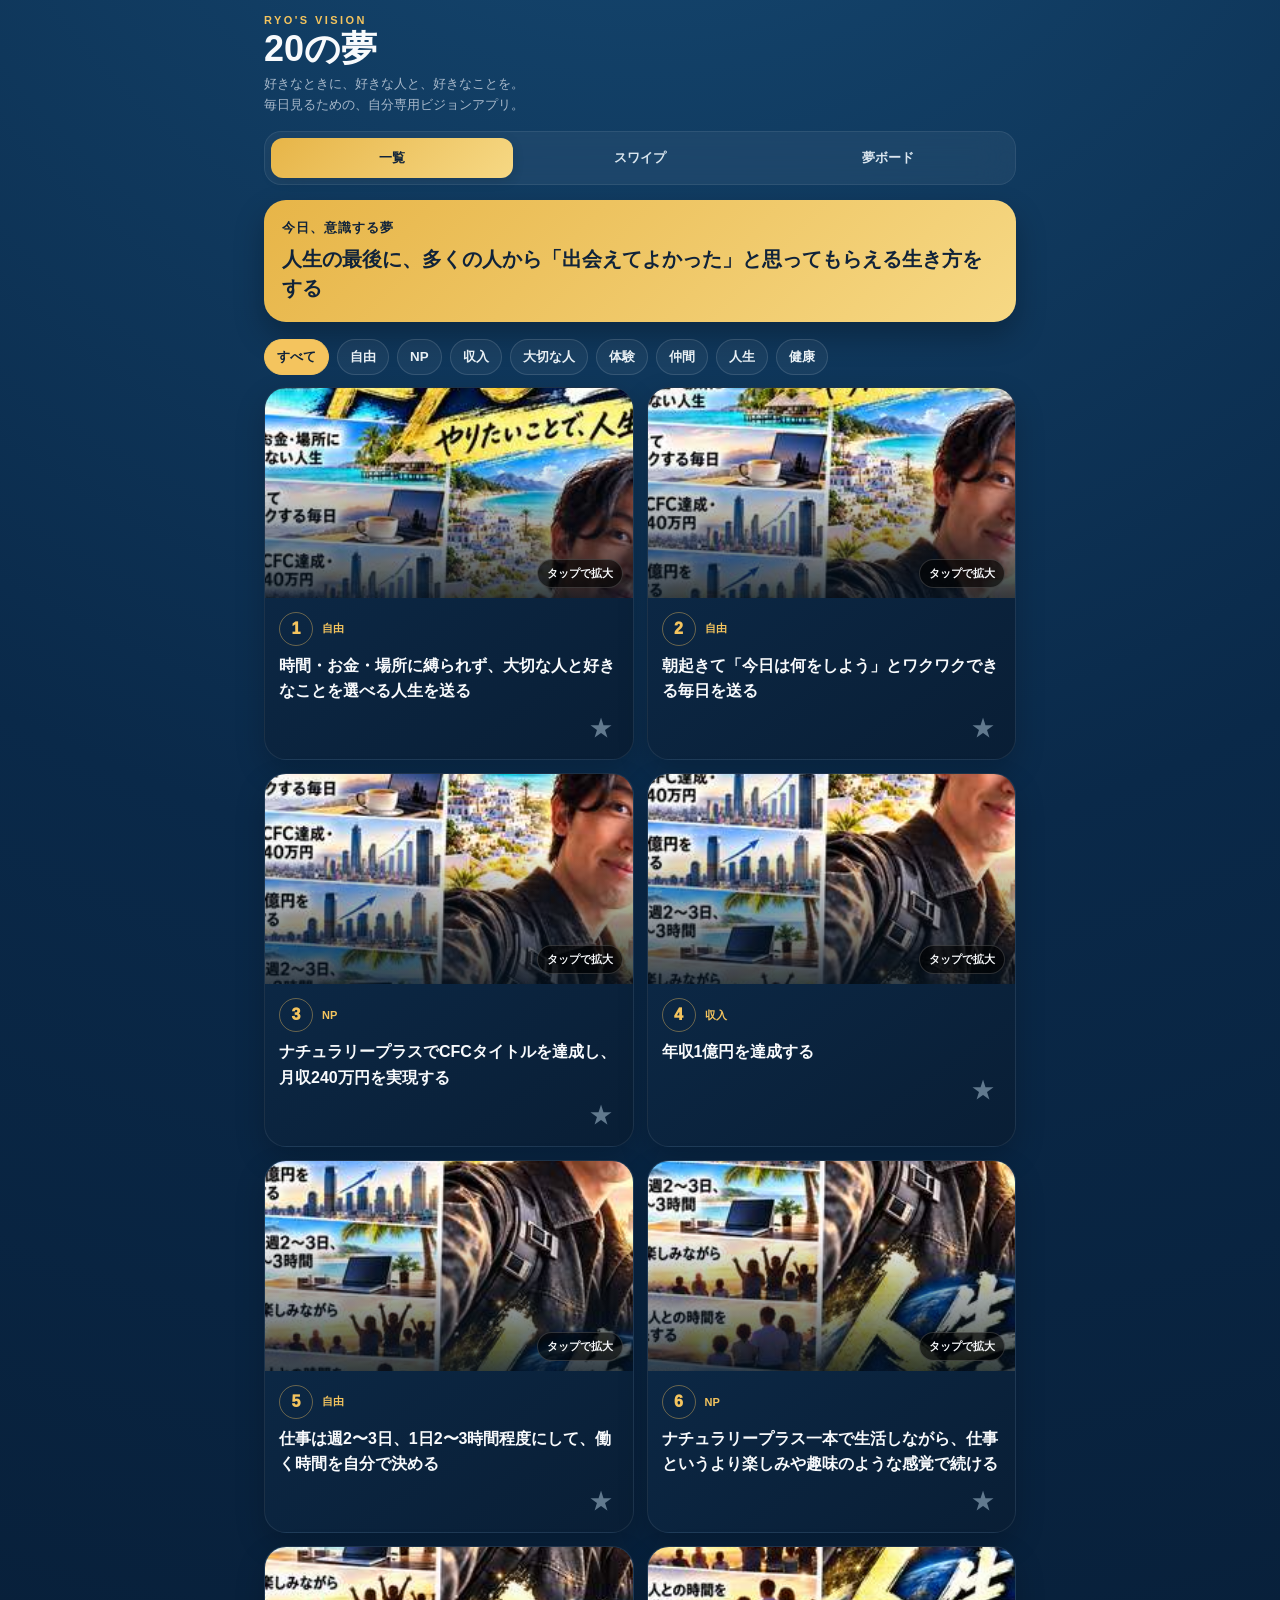
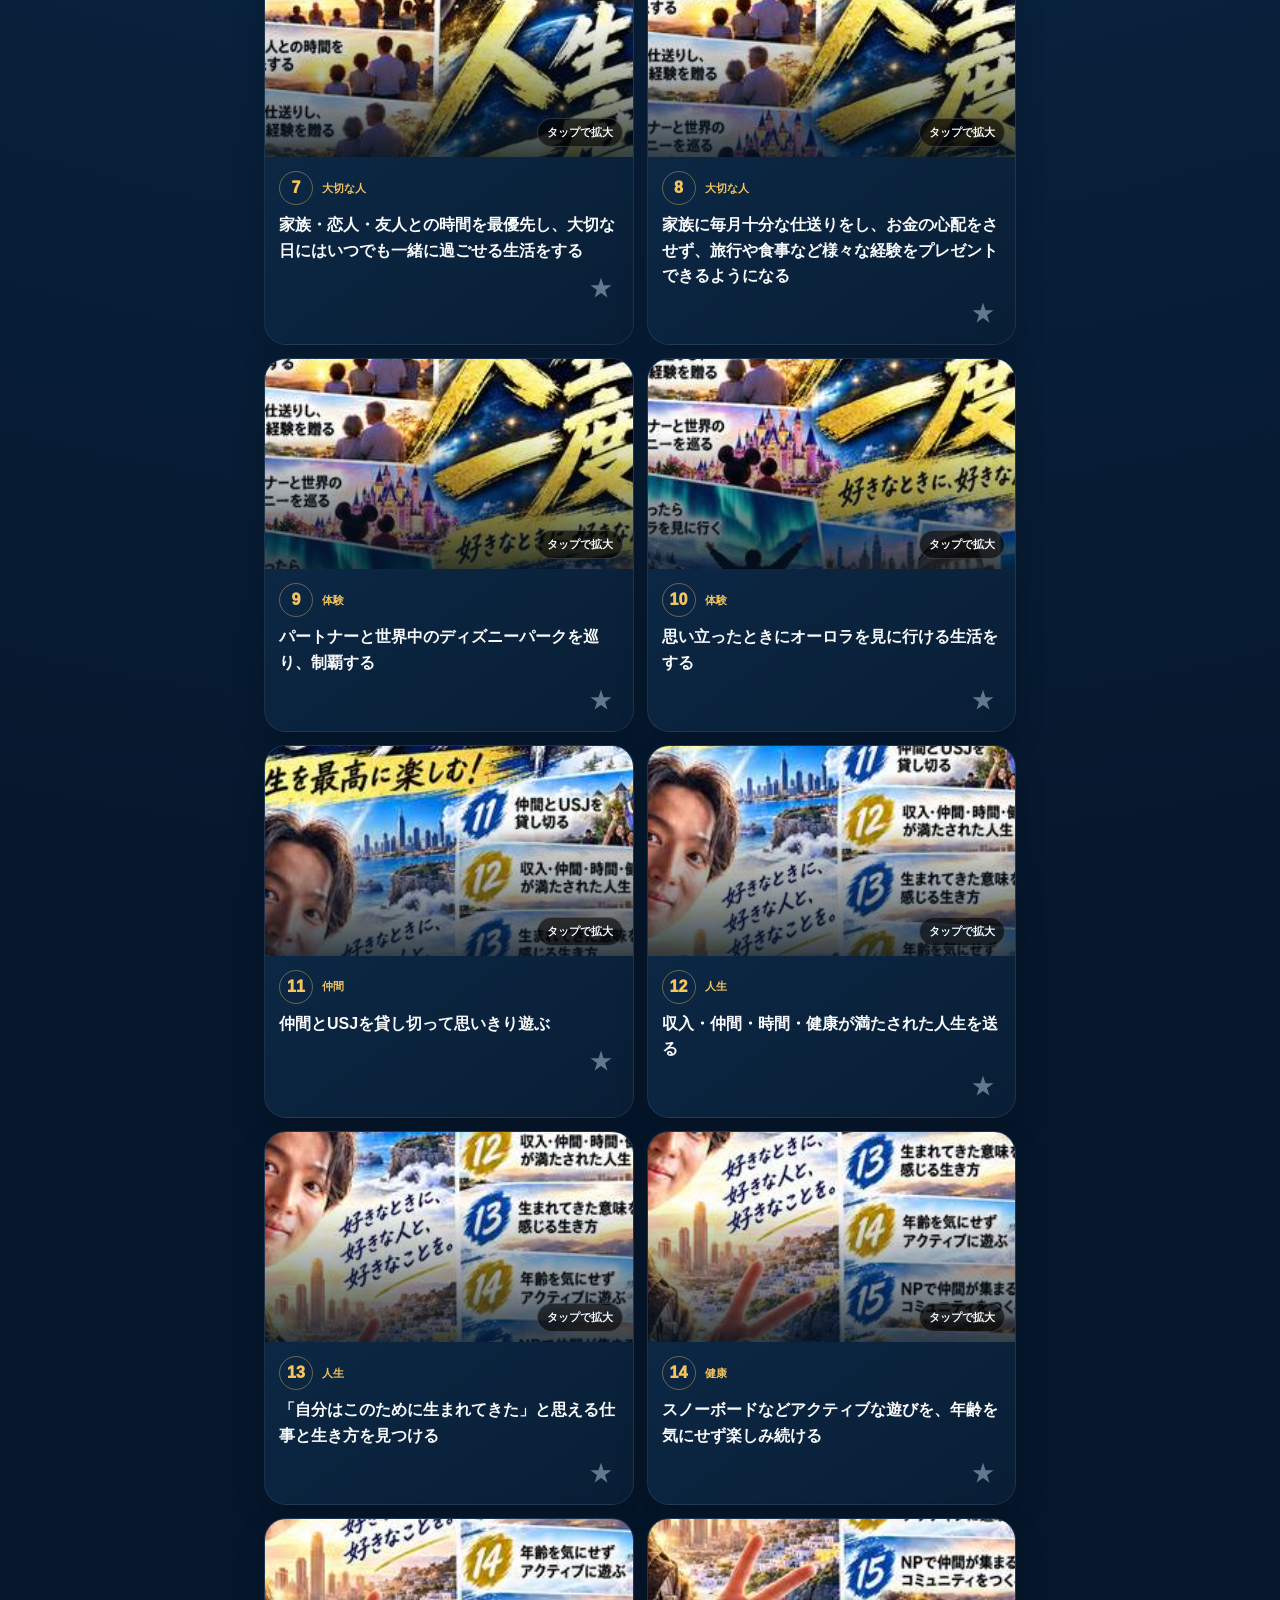
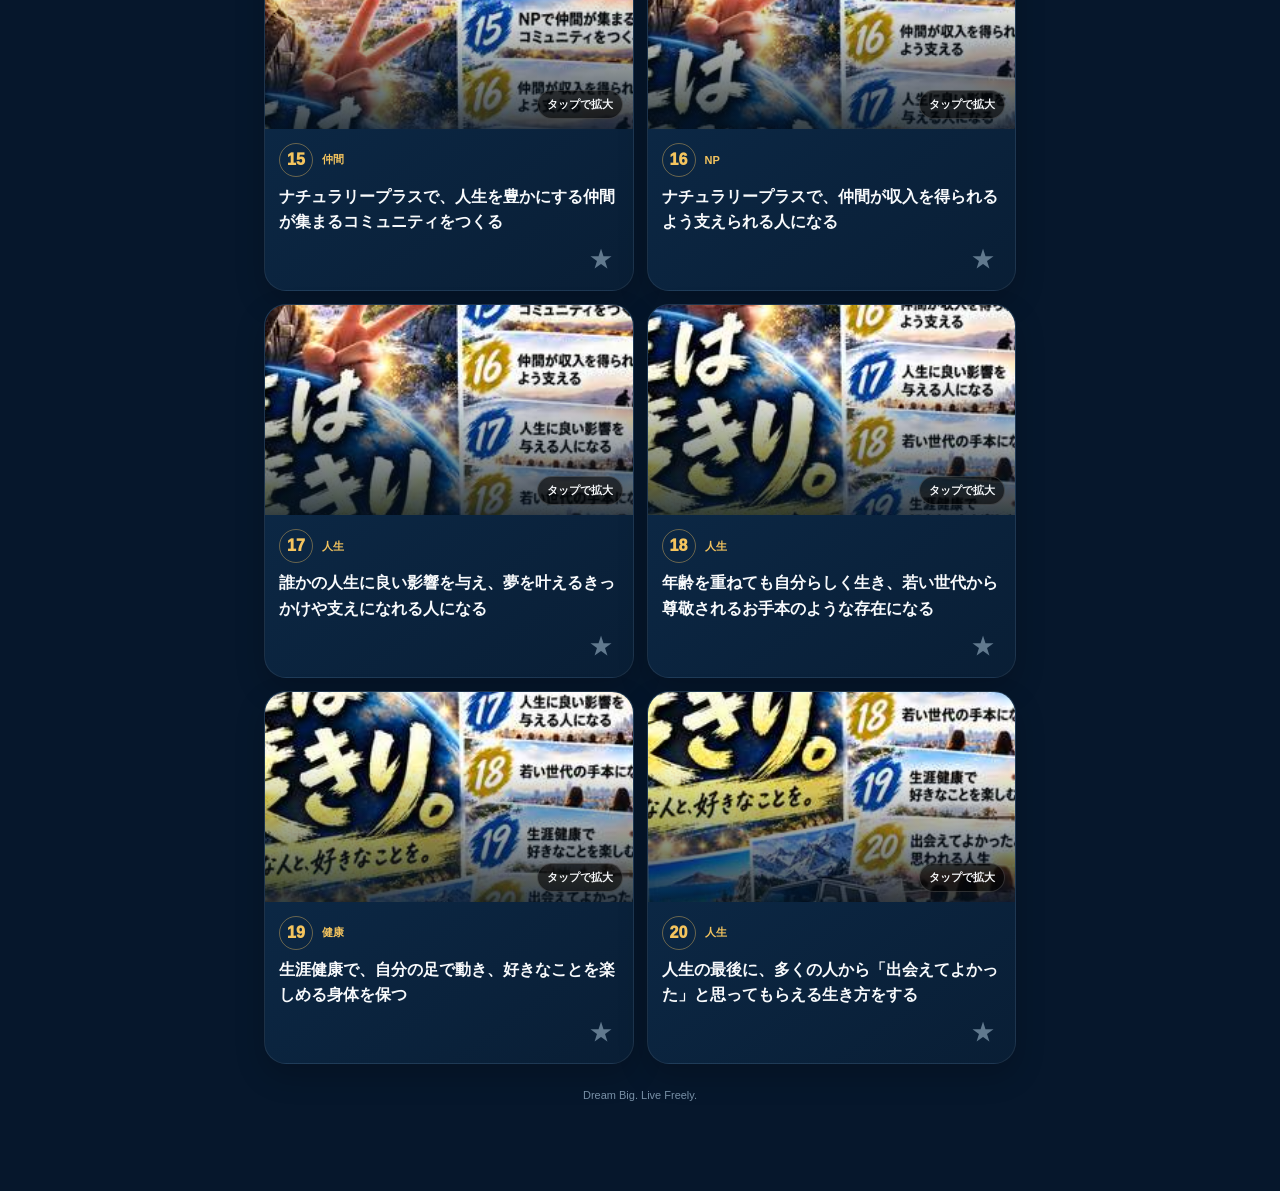
==== index.html @ 5d8485d7 "Add RYO dream vision web app" ====
<!doctype html><html lang="ja"><head><meta charset="utf-8"><meta name="viewport" content="width=device-width,initial-scale=1,viewport-fit=cover"><meta name="theme-color" content="#06172c"><meta name="apple-mobile-web-app-capable" content="yes"><meta name="apple-mobile-web-app-status-bar-style" content="black-translucent"><meta name="apple-mobile-web-app-title" content="RYO夢20"><title>RYO 20の夢</title><style>
:root{--gold:#f4c45e;--text:#f8fafc;--muted:#a7b8ca;--card:#0b2744;--board:url('[data-uri]')}*{box-sizing:border-box;-webkit-tap-highlight-color:transparent}html,body{margin:0;min-height:100%;background:#06172c;color:var(--text);font-family:-apple-system,BlinkMacSystemFont,"Hiragino Sans","Yu Gothic",sans-serif}body{background:radial-gradient(circle at 50% -10%,#174d78 0,#0a2949 27%,#06172c 62%);min-height:100vh}.wrap{max-width:780px;margin:auto;padding:calc(env(safe-area-inset-top) + 14px) 14px calc(90px + env(safe-area-inset-bottom))}.kicker{font-size:11px;letter-spacing:.22em;color:var(--gold);font-weight:900}h1{font-size:36px;margin:4px 0 5px;line-height:1.05}.sub{font-size:13px;color:var(--muted);line-height:1.65;margin-bottom:15px}.tabs{display:grid;grid-template-columns:repeat(3,1fr);gap:6px;background:#ffffff0d;border:1px solid #ffffff14;border-radius:17px;padding:6px;position:sticky;top:8px;z-index:30;backdrop-filter:blur(18px);margin-bottom:15px}.tab{border:0;background:transparent;color:#dbe6ef;border-radius:12px;padding:11px 4px;font-weight:850;font-size:13px}.tab.active{background:linear-gradient(135deg,#e7b548,#f6d884);color:#10233a;box-shadow:0 3px 12px #0002}.view{display:none}.view.active{display:block}.today{margin:5px 0 16px;background:linear-gradient(135deg,#e7b548,#f6d884);color:#10233a;border-radius:22px;padding:18px;box-shadow:0 14px 30px #0004}.today small{font-weight:900;letter-spacing:.07em}.today p{font-size:20px;font-weight:900;line-height:1.48;margin:8px 0 0}.filters{display:flex;gap:8px;overflow:auto;padding:1px 0 12px;scrollbar-width:none}.filters::-webkit-scrollbar{display:none}.filter{border:1px solid #ffffff20;background:#ffffff0c;color:#e9f0f5;border-radius:999px;padding:8px 12px;white-space:nowrap;font-weight:750}.filter.active{background:var(--gold);color:#10233a;border-color:var(--gold)}.grid{display:grid;gap:13px}.card{border:1px solid #ffffff14;border-radius:22px;overflow:hidden;background:linear-gradient(145deg,#0d2c4c,#091e35);box-shadow:0 12px 30px #0003}.visual{height:188px;background-image:linear-gradient(180deg,#0000 35%,#03111ecc 100%),var(--board);background-size:250% auto;background-repeat:no-repeat;position:relative;cursor:pointer}.visual::after{content:'タップで拡大';position:absolute;right:10px;bottom:10px;background:#0009;border:1px solid #ffffff2a;border-radius:999px;padding:6px 9px;font-size:11px;font-weight:850}.cardbody{padding:14px}.meta{display:flex;align-items:center;gap:9px;margin-bottom:7px}.num{width:34px;height:34px;border-radius:50%;display:grid;place-items:center;border:1px solid #f4c45f66;color:var(--gold);font-weight:950}.cat{font-size:11px;color:var(--gold);font-weight:900}.txt{font-size:16px;line-height:1.58;font-weight:750}.actions{display:flex;justify-content:flex-end;margin-top:8px}.star{border:0;background:transparent;color:#61798e;font-size:24px}.star.on{color:var(--gold)}.swipe-card{height:min(67vh,620px);min-height:520px;border:1px solid #ffffff18;border-radius:27px;overflow:hidden;position:relative;box-shadow:0 18px 42px #0005;background:#091d34;touch-action:pan-y;user-select:none}.swipe-photo{position:absolute;inset:0;background-image:var(--board);background-repeat:no-repeat;background-size:230% auto;transform:scale(1.02);transition:background-position .25s ease}.swipe-shade{position:absolute;inset:0;background:linear-gradient(180deg,#00000005 15%,#00000018 40%,#06172cd9 68%,#06172c 100%)}.swipe-content{position:absolute;left:0;right:0;bottom:0;padding:23px 20px 22px}.swipe-head{display:flex;align-items:center;justify-content:space-between;margin-bottom:10px}.badge{display:flex;align-items:center;gap:9px}.swipe-num{width:40px;height:40px;border-radius:50%;background:var(--gold);color:#10233a;display:grid;place-items:center;font-weight:950}.swipe-cat{font-size:12px;color:#f7d783;font-weight:900}.counter{font-size:12px;color:#cbd9e5;font-weight:800}.swipe-title{font-size:23px;line-height:1.5;font-weight:950;text-shadow:0 2px 10px #0009}.nav{display:grid;grid-template-columns:48px 1fr 48px;gap:10px;align-items:center;margin-top:13px}.arrow{width:46px;height:46px;border-radius:50%;border:1px solid #ffffff20;background:#ffffff0e;color:white;font-size:25px}.dots{display:flex;justify-content:center;gap:4px;flex-wrap:wrap;max-width:240px;margin:auto}.dot{width:6px;height:6px;border-radius:50%;background:#63798e}.dot.active{width:20px;border-radius:8px;background:var(--gold)}.hint{text-align:center;color:#879db1;font-size:12px;margin-top:9px}.board{background:linear-gradient(145deg,#0d2c4c,#091e35);border:1px solid #ffffff14;border-radius:24px;padding:10px;box-shadow:0 14px 34px #0004}.board img{width:100%;display:block;border-radius:16px;cursor:pointer}.boardnote{color:var(--muted);font-size:13px;line-height:1.6;padding:10px 2px 2px}.modal{position:fixed;inset:0;display:none;align-items:center;justify-content:center;background:#000e;padding:14px;z-index:100}.modal.open{display:flex}.modalbox{position:relative;max-width:98vw;max-height:92vh;overflow:auto}.modal img{max-width:96vw;max-height:90vh;display:block;border-radius:14px}.close{position:fixed;top:calc(12px + env(safe-area-inset-top));right:12px;width:42px;height:42px;border:0;border-radius:50%;background:white;color:#111;font-size:24px;font-weight:900;z-index:110}.footer{text-align:center;color:#7890a6;font-size:11px;padding-top:25px}@media(min-width:650px){.grid{grid-template-columns:1fr 1fr}.visual{height:210px}}
</style></head><body><div class="wrap"><div class="kicker">RYO'S VISION</div><h1>20の夢</h1><div class="sub">好きなときに、好きな人と、好きなことを。<br>毎日見るための、自分専用ビジョンアプリ。</div><div class="tabs"><button class="tab active" data-v="list">一覧</button><button class="tab" data-v="swipe">スワイプ</button><button class="tab" data-v="board">夢ボード</button></div><section class="view active" id="list"><div class="today"><small>今日、意識する夢</small><p id="today"></p></div><div class="filters" id="filters"></div><div class="grid" id="grid"></div></section><section class="view" id="swipe"><div class="swipe-card" id="swipeCard"><div class="swipe-photo" id="swipePhoto"></div><div class="swipe-shade"></div><div class="swipe-content"><div class="swipe-head"><div class="badge"><div class="swipe-num" id="snum"></div><div class="swipe-cat" id="scat"></div></div><div class="counter" id="count"></div></div><div class="swipe-title" id="stitle"></div></div></div><div class="nav"><button class="arrow" id="prev">‹</button><div class="dots" id="dots"></div><button class="arrow" id="next">›</button></div><div class="hint">左右にスワイプして夢をめくる</div></section><section class="view" id="board"><div class="board"><img src="[data-uri]" id="boardImg" alt="RYO 20の夢ボード"><div class="boardnote">20個を一気に眺めたい時はこちら。画像をタップすると大きく表示できます。</div></div></section><div class="footer">Dream Big. Live Freely.</div></div><div class="modal" id="modal"><button class="close" id="close">×</button><div class="modalbox"><img src="[data-uri]" id="modalImg" alt="夢ボード"></div></div><script>
const dreams=[{"id": 1, "cat": "自由", "text": "時間・お金・場所に縛られず、大切な人と好きなことを選べる人生を送る", "x": 18, "y": 17}, {"id": 2, "cat": "自由", "text": "朝起きて「今日は何をしよう」とワクワクできる毎日を送る", "x": 18, "y": 25}, {"id": 3, "cat": "NP", "text": "ナチュラリープラスでCFCタイトルを達成し、月収240万円を実現する", "x": 18, "y": 33}, {"id": 4, "cat": "収入", "text": "年収1億円を達成する", "x": 18, "y": 41}, {"id": 5, "cat": "自由", "text": "仕事は週2〜3日、1日2〜3時間程度にして、働く時間を自分で決める", "x": 18, "y": 49}, {"id": 6, "cat": "NP", "text": "ナチュラリープラス一本で生活しながら、仕事というより楽しみや趣味のような感覚で続ける", "x": 18, "y": 57}, {"id": 7, "cat": "大切な人", "text": "家族・恋人・友人との時間を最優先し、大切な日にはいつでも一緒に過ごせる生活をする", "x": 18, "y": 65}, {"id": 8, "cat": "大切な人", "text": "家族に毎月十分な仕送りをし、お金の心配をさせず、旅行や食事など様々な経験をプレゼントできるようになる", "x": 18, "y": 73}, {"id": 9, "cat": "体験", "text": "パートナーと世界中のディズニーパークを巡り、制覇する", "x": 18, "y": 81}, {"id": 10, "cat": "体験", "text": "思い立ったときにオーロラを見に行ける生活をする", "x": 18, "y": 89}, {"id": 11, "cat": "仲間", "text": "仲間とUSJを貸し切って思いきり遊ぶ", "x": 82, "y": 17}, {"id": 12, "cat": "人生", "text": "収入・仲間・時間・健康が満たされた人生を送る", "x": 82, "y": 25}, {"id": 13, "cat": "人生", "text": "「自分はこのために生まれてきた」と思える仕事と生き方を見つける", "x": 82, "y": 33}, {"id": 14, "cat": "健康", "text": "スノーボードなどアクティブな遊びを、年齢を気にせず楽しみ続ける", "x": 82, "y": 41}, {"id": 15, "cat": "仲間", "text": "ナチュラリープラスで、人生を豊かにする仲間が集まるコミュニティをつくる", "x": 82, "y": 49}, {"id": 16, "cat": "NP", "text": "ナチュラリープラスで、仲間が収入を得られるよう支えられる人になる", "x": 82, "y": 57}, {"id": 17, "cat": "人生", "text": "誰かの人生に良い影響を与え、夢を叶えるきっかけや支えになれる人になる", "x": 82, "y": 65}, {"id": 18, "cat": "人生", "text": "年齢を重ねても自分らしく生き、若い世代から尊敬されるお手本のような存在になる", "x": 82, "y": 73}, {"id": 19, "cat": "健康", "text": "生涯健康で、自分の足で動き、好きなことを楽しめる身体を保つ", "x": 82, "y": 81}, {"id": 20, "cat": "人生", "text": "人生の最後に、多くの人から「出会えてよかった」と思ってもらえる生き方をする", "x": 82, "y": 89}];const $=s=>document.querySelector(s),$$=s=>[...document.querySelectorAll(s)];const favs=new Set(JSON.parse(localStorage.getItem('ryoFavs')||'[]'));let cat='すべて';let si=Math.max(0,Math.min(19,Number(localStorage.getItem('ryoDreamIndex')||0)));function cropStyle(d){return `background-position:${d.x}% ${d.y}%`}$$('.tab').forEach(b=>b.onclick=()=>{$$('.tab').forEach(x=>x.classList.toggle('active',x===b));$$('.view').forEach(x=>x.classList.toggle('active',x.id===b.dataset.v));localStorage.setItem('ryoView',b.dataset.v)});const saved=localStorage.getItem('ryoView');if(saved)$(`.tab[data-v="${saved}"]`)?.click();function filters(){const cats=['すべて',...new Set(dreams.map(d=>d.cat))];$('#filters').innerHTML='';cats.forEach(c=>{const b=document.createElement('button');b.className='filter'+(c===cat?' active':'');b.textContent=c;b.onclick=()=>{cat=c;filters();list()};$('#filters').appendChild(b)})}function list(){$('#grid').innerHTML='';dreams.forEach((d,i)=>{if(cat!=='すべて'&&d.cat!==cat)return;const el=document.createElement('article');el.className='card';el.innerHTML=`<div class="visual" style="${cropStyle(d)}"></div><div class="cardbody"><div class="meta"><div class="num">${d.id}</div><div class="cat">${d.cat}</div></div><div class="txt">${d.text}</div><div class="actions"><button class="star ${favs.has(i)?'on':''}">★</button></div></div>`;el.querySelector('.visual').onclick=()=>openBoard();el.querySelector('.star').onclick=()=>{favs.has(i)?favs.delete(i):favs.add(i);localStorage.setItem('ryoFavs',JSON.stringify([...favs]));list()};$('#grid').appendChild(el)})}function renderSwipe(){const d=dreams[si];$('#swipePhoto').style.cssText=cropStyle(d);$('#snum').textContent=d.id;$('#scat').textContent=d.cat;$('#stitle').textContent=d.text;$('#count').textContent=`${si+1} / 20`;$('#dots').innerHTML='';dreams.forEach((_,i)=>{const e=document.createElement('span');e.className='dot'+(i===si?' active':'');$('#dots').appendChild(e)});localStorage.setItem('ryoDreamIndex',si)}function go(n){si=(si+n+20)%20;renderSwipe()}$('#prev').onclick=()=>go(-1);$('#next').onclick=()=>go(1);let sx=0,dx=0;$('#swipeCard').addEventListener('touchstart',e=>{sx=e.touches[0].clientX;dx=0},{passive:true});$('#swipeCard').addEventListener('touchmove',e=>dx=e.touches[0].clientX-sx,{passive:true});$('#swipeCard').addEventListener('touchend',()=>{if(Math.abs(dx)>55)go(dx<0?1:-1)});function openBoard(){$('#modal').classList.add('open')}$('#boardImg').onclick=openBoard;$('#close').onclick=()=>$('#modal').classList.remove('open');$('#modal').onclick=e=>{if(e.target.id==='modal')$('#modal').classList.remove('open')};const now=new Date();$('#today').textContent=dreams[(now.getFullYear()*372+now.getMonth()*31+now.getDate())%20].text;filters();list();renderSwipe();
</script></body></html>
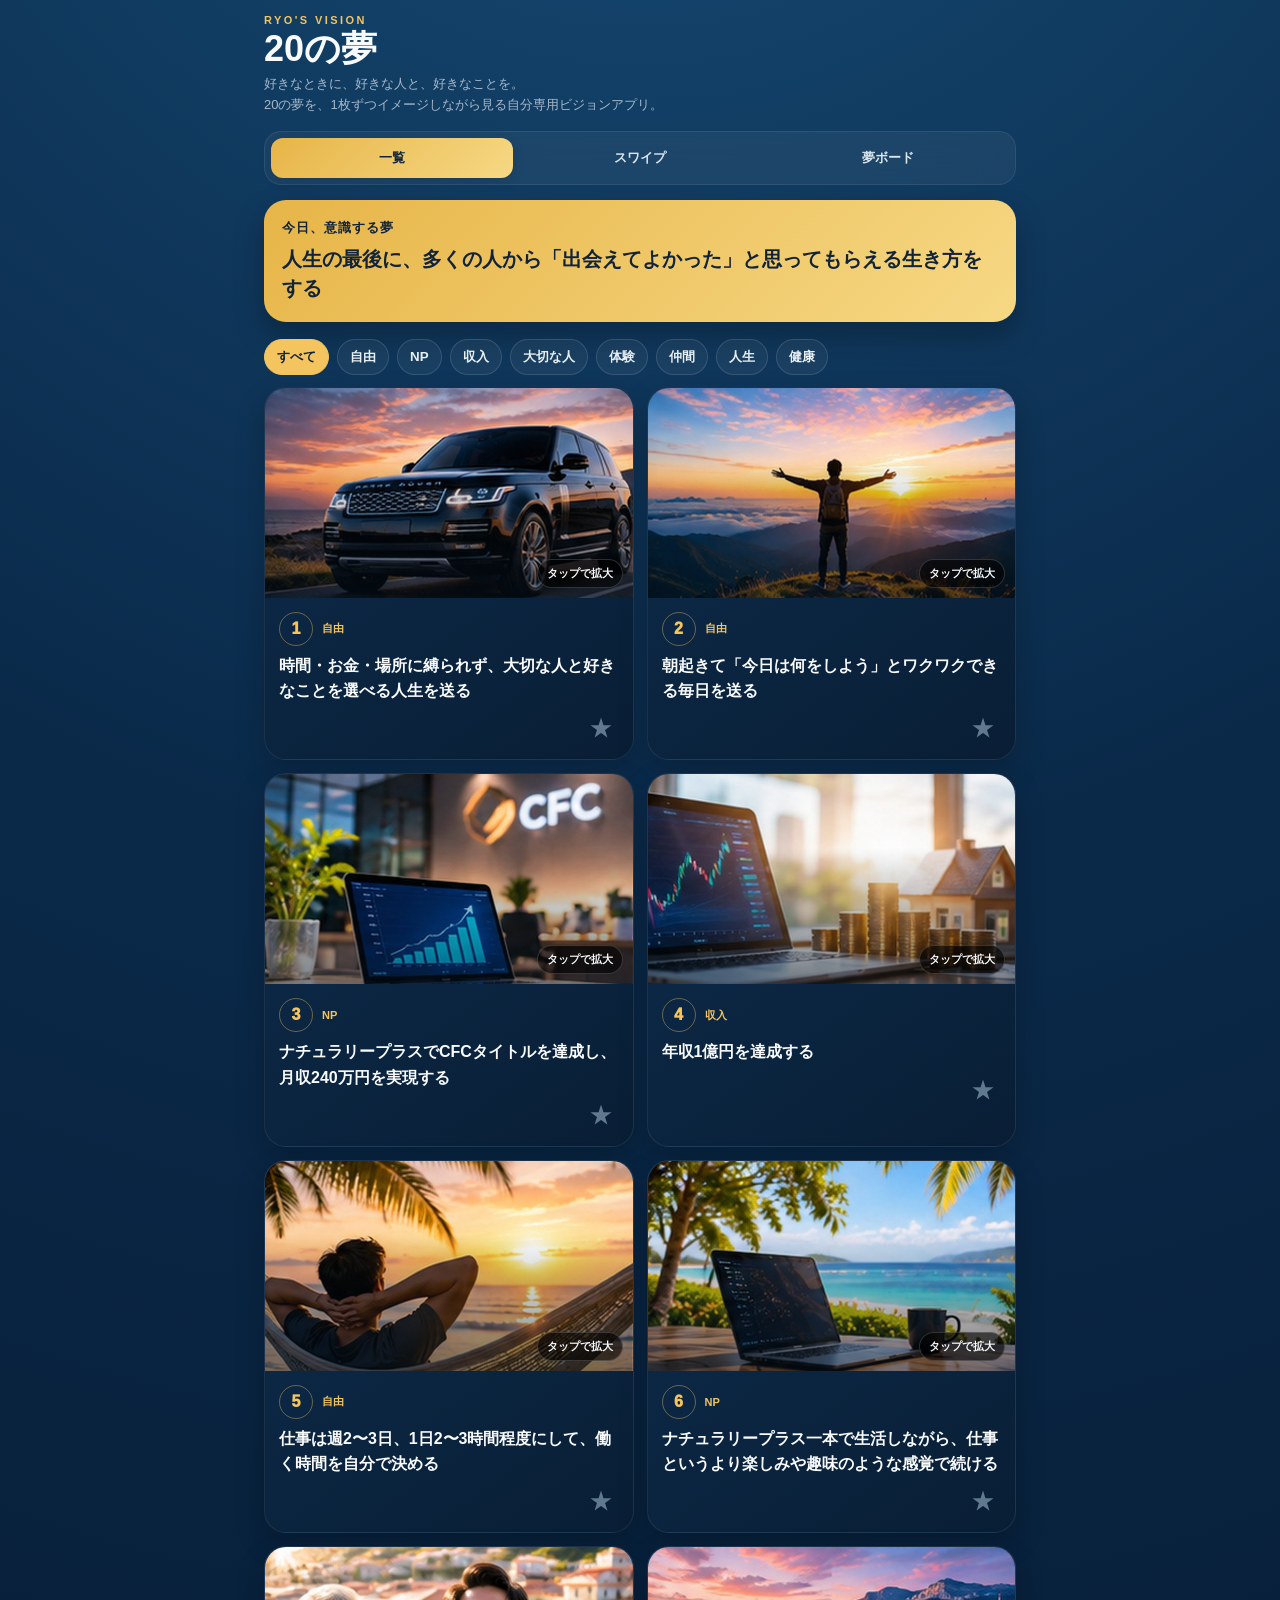
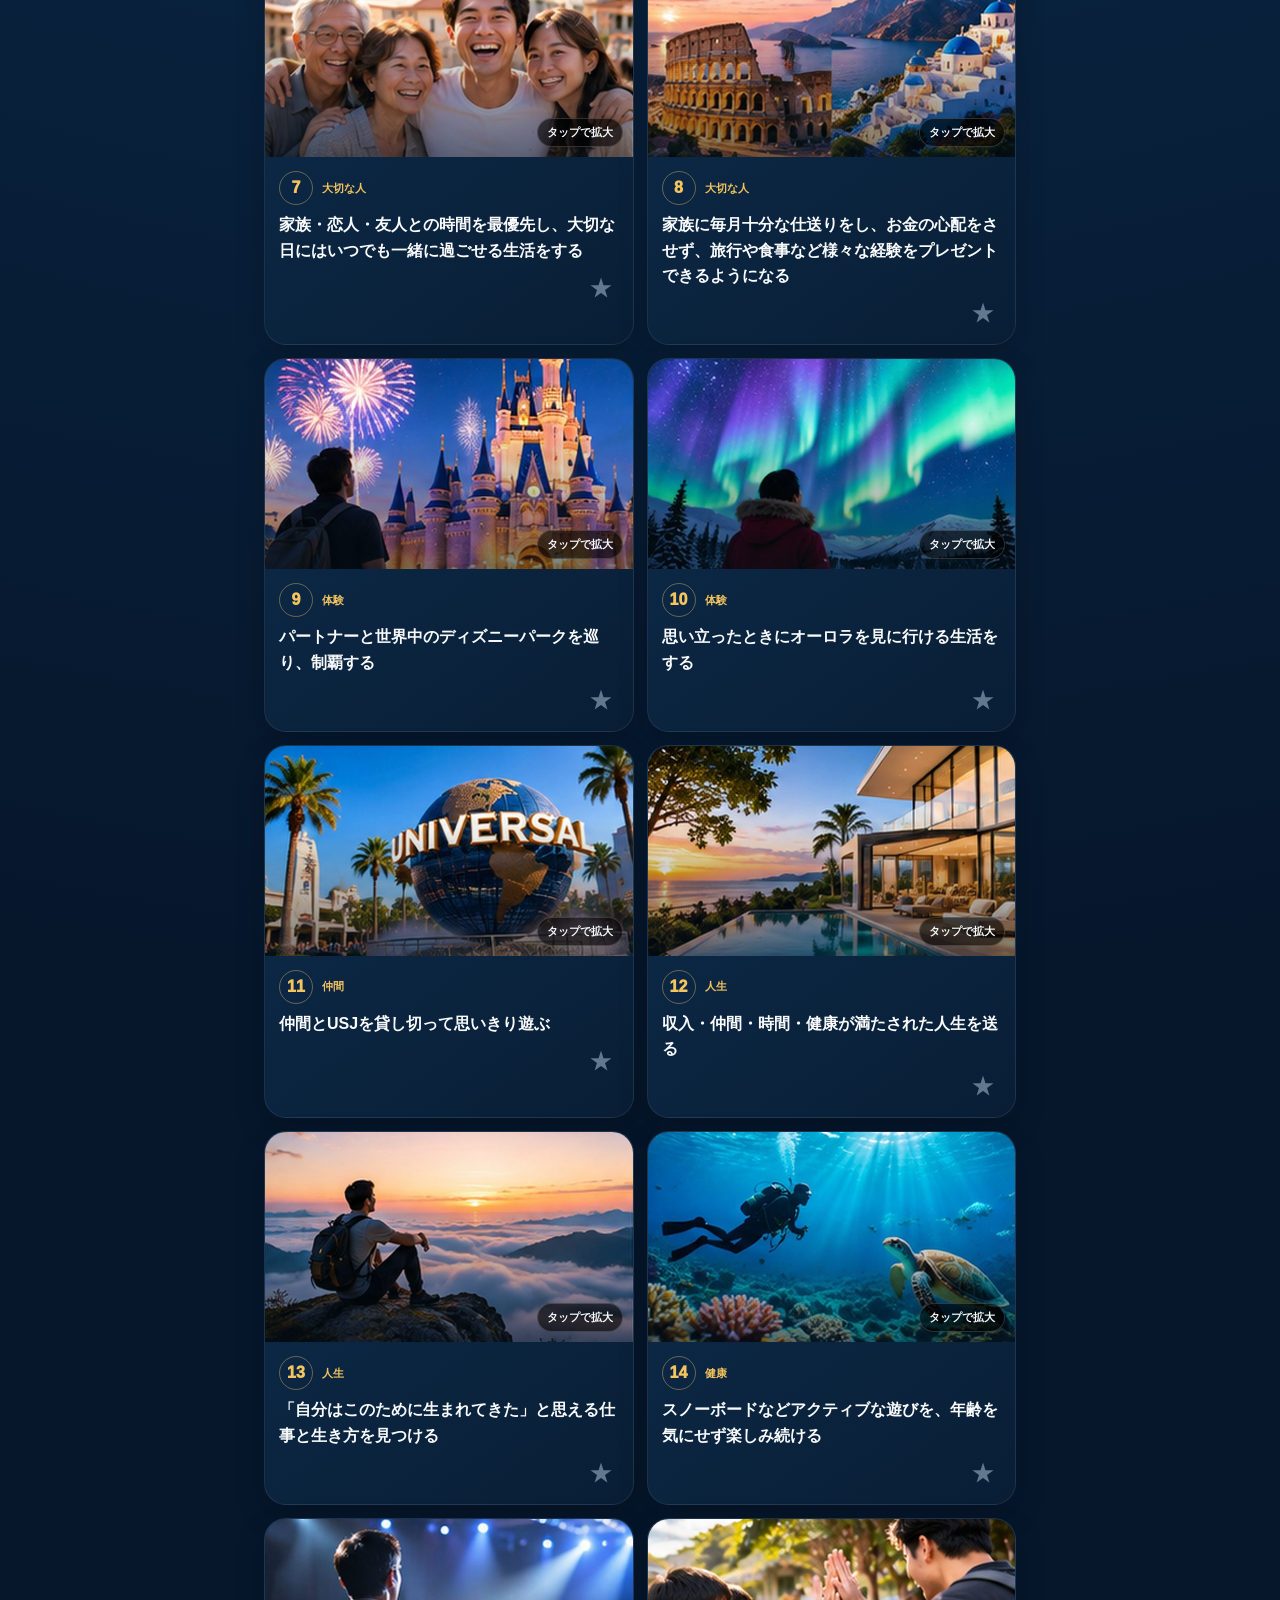
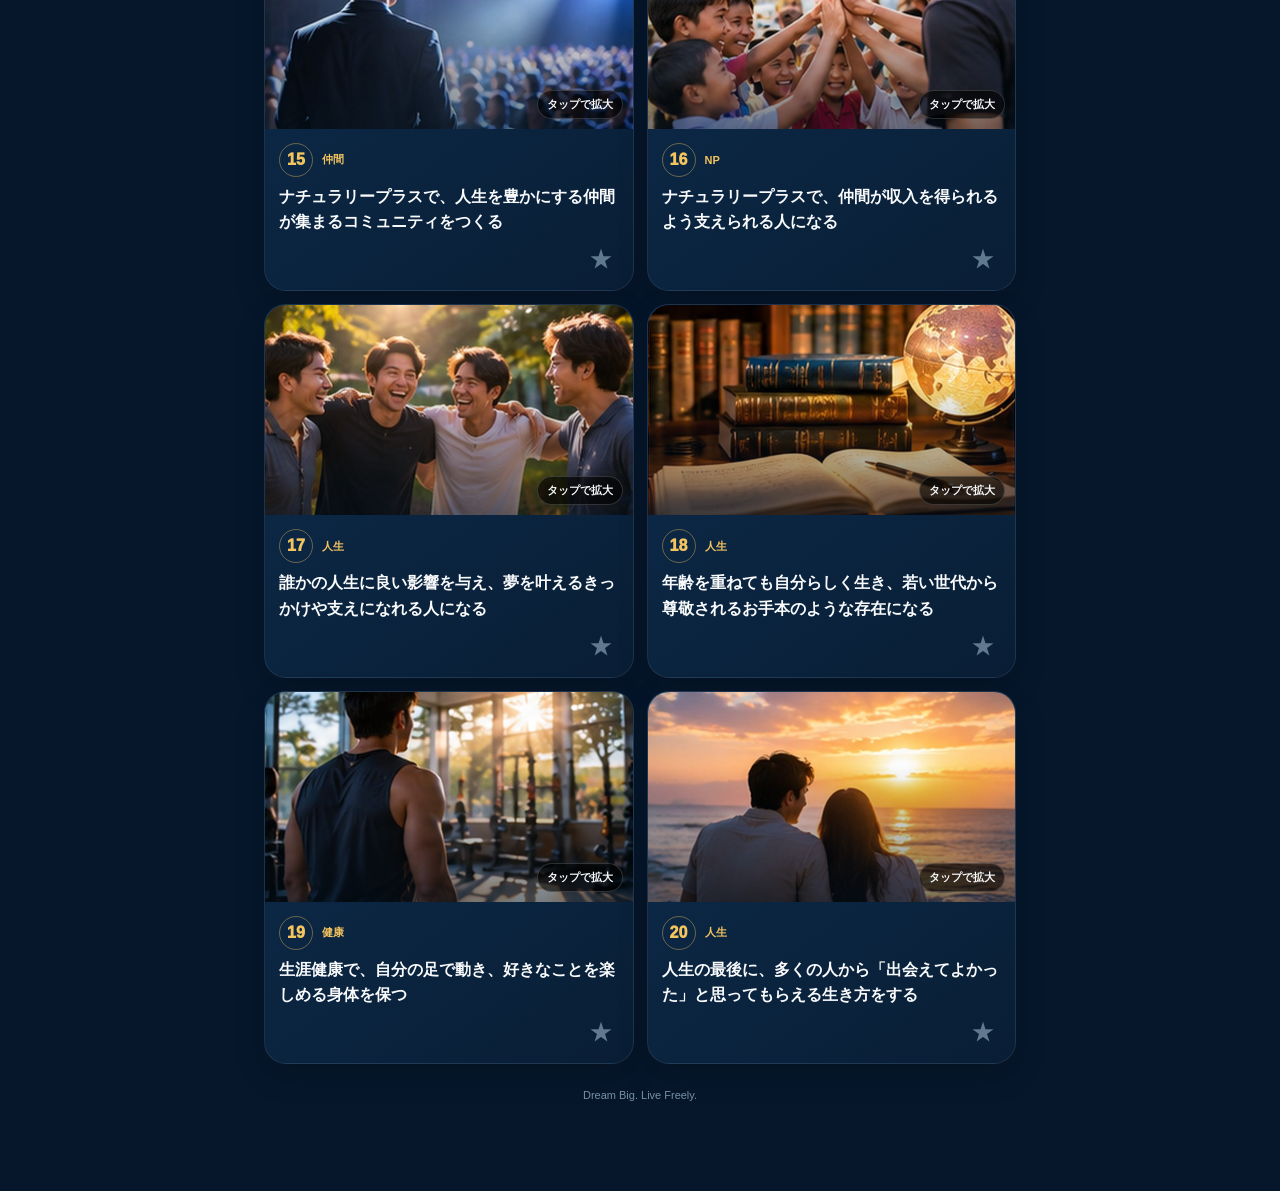
==== commit 850ededf: "Add individual dream card images to list and swipe views" ====
--- a/index.html
+++ b/index.html
@@ -1,5 +1,5 @@
 <!doctype html><html lang="ja"><head><meta charset="utf-8"><meta name="viewport" content="width=device-width,initial-scale=1,viewport-fit=cover"><meta name="theme-color" content="#06172c"><meta name="apple-mobile-web-app-capable" content="yes"><meta name="apple-mobile-web-app-status-bar-style" content="black-translucent"><meta name="apple-mobile-web-app-title" content="RYO夢20"><title>RYO 20の夢</title><style>
-:root{--gold:#f4c45e;--text:#f8fafc;--muted:#a7b8ca;--card:#0b2744;--board:url('[data-uri]')}*{box-sizing:border-box;-webkit-tap-highlight-color:transparent}html,body{margin:0;min-height:100%;background:#06172c;color:var(--text);font-family:-apple-system,BlinkMacSystemFont,"Hiragino Sans","Yu Gothic",sans-serif}body{background:radial-gradient(circle at 50% -10%,#174d78 0,#0a2949 27%,#06172c 62%);min-height:100vh}.wrap{max-width:780px;margin:auto;padding:calc(env(safe-area-inset-top) + 14px) 14px calc(90px + env(safe-area-inset-bottom))}.kicker{font-size:11px;letter-spacing:.22em;color:var(--gold);font-weight:900}h1{font-size:36px;margin:4px 0 5px;line-height:1.05}.sub{font-size:13px;color:var(--muted);line-height:1.65;margin-bottom:15px}.tabs{display:grid;grid-template-columns:repeat(3,1fr);gap:6px;background:#ffffff0d;border:1px solid #ffffff14;border-radius:17px;padding:6px;position:sticky;top:8px;z-index:30;backdrop-filter:blur(18px);margin-bottom:15px}.tab{border:0;background:transparent;color:#dbe6ef;border-radius:12px;padding:11px 4px;font-weight:850;font-size:13px}.tab.active{background:linear-gradient(135deg,#e7b548,#f6d884);color:#10233a;box-shadow:0 3px 12px #0002}.view{display:none}.view.active{display:block}.today{margin:5px 0 16px;background:linear-gradient(135deg,#e7b548,#f6d884);color:#10233a;border-radius:22px;padding:18px;box-shadow:0 14px 30px #0004}.today small{font-weight:900;letter-spacing:.07em}.today p{font-size:20px;font-weight:900;line-height:1.48;margin:8px 0 0}.filters{display:flex;gap:8px;overflow:auto;padding:1px 0 12px;scrollbar-width:none}.filters::-webkit-scrollbar{display:none}.filter{border:1px solid #ffffff20;background:#ffffff0c;color:#e9f0f5;border-radius:999px;padding:8px 12px;white-space:nowrap;font-weight:750}.filter.active{background:var(--gold);color:#10233a;border-color:var(--gold)}.grid{display:grid;gap:13px}.card{border:1px solid #ffffff14;border-radius:22px;overflow:hidden;background:linear-gradient(145deg,#0d2c4c,#091e35);box-shadow:0 12px 30px #0003}.visual{height:188px;background-image:linear-gradient(180deg,#0000 35%,#03111ecc 100%),var(--board);background-size:250% auto;background-repeat:no-repeat;position:relative;cursor:pointer}.visual::after{content:'タップで拡大';position:absolute;right:10px;bottom:10px;background:#0009;border:1px solid #ffffff2a;border-radius:999px;padding:6px 9px;font-size:11px;font-weight:850}.cardbody{padding:14px}.meta{display:flex;align-items:center;gap:9px;margin-bottom:7px}.num{width:34px;height:34px;border-radius:50%;display:grid;place-items:center;border:1px solid #f4c45f66;color:var(--gold);font-weight:950}.cat{font-size:11px;color:var(--gold);font-weight:900}.txt{font-size:16px;line-height:1.58;font-weight:750}.actions{display:flex;justify-content:flex-end;margin-top:8px}.star{border:0;background:transparent;color:#61798e;font-size:24px}.star.on{color:var(--gold)}.swipe-card{height:min(67vh,620px);min-height:520px;border:1px solid #ffffff18;border-radius:27px;overflow:hidden;position:relative;box-shadow:0 18px 42px #0005;background:#091d34;touch-action:pan-y;user-select:none}.swipe-photo{position:absolute;inset:0;background-image:var(--board);background-repeat:no-repeat;background-size:230% auto;transform:scale(1.02);transition:background-position .25s ease}.swipe-shade{position:absolute;inset:0;background:linear-gradient(180deg,#00000005 15%,#00000018 40%,#06172cd9 68%,#06172c 100%)}.swipe-content{position:absolute;left:0;right:0;bottom:0;padding:23px 20px 22px}.swipe-head{display:flex;align-items:center;justify-content:space-between;margin-bottom:10px}.badge{display:flex;align-items:center;gap:9px}.swipe-num{width:40px;height:40px;border-radius:50%;background:var(--gold);color:#10233a;display:grid;place-items:center;font-weight:950}.swipe-cat{font-size:12px;color:#f7d783;font-weight:900}.counter{font-size:12px;color:#cbd9e5;font-weight:800}.swipe-title{font-size:23px;line-height:1.5;font-weight:950;text-shadow:0 2px 10px #0009}.nav{display:grid;grid-template-columns:48px 1fr 48px;gap:10px;align-items:center;margin-top:13px}.arrow{width:46px;height:46px;border-radius:50%;border:1px solid #ffffff20;background:#ffffff0e;color:white;font-size:25px}.dots{display:flex;justify-content:center;gap:4px;flex-wrap:wrap;max-width:240px;margin:auto}.dot{width:6px;height:6px;border-radius:50%;background:#63798e}.dot.active{width:20px;border-radius:8px;background:var(--gold)}.hint{text-align:center;color:#879db1;font-size:12px;margin-top:9px}.board{background:linear-gradient(145deg,#0d2c4c,#091e35);border:1px solid #ffffff14;border-radius:24px;padding:10px;box-shadow:0 14px 34px #0004}.board img{width:100%;display:block;border-radius:16px;cursor:pointer}.boardnote{color:var(--muted);font-size:13px;line-height:1.6;padding:10px 2px 2px}.modal{position:fixed;inset:0;display:none;align-items:center;justify-content:center;background:#000e;padding:14px;z-index:100}.modal.open{display:flex}.modalbox{position:relative;max-width:98vw;max-height:92vh;overflow:auto}.modal img{max-width:96vw;max-height:90vh;display:block;border-radius:14px}.close{position:fixed;top:calc(12px + env(safe-area-inset-top));right:12px;width:42px;height:42px;border:0;border-radius:50%;background:white;color:#111;font-size:24px;font-weight:900;z-index:110}.footer{text-align:center;color:#7890a6;font-size:11px;padding-top:25px}@media(min-width:650px){.grid{grid-template-columns:1fr 1fr}.visual{height:210px}}
-</style></head><body><div class="wrap"><div class="kicker">RYO'S VISION</div><h1>20の夢</h1><div class="sub">好きなときに、好きな人と、好きなことを。<br>毎日見るための、自分専用ビジョンアプリ。</div><div class="tabs"><button class="tab active" data-v="list">一覧</button><button class="tab" data-v="swipe">スワイプ</button><button class="tab" data-v="board">夢ボード</button></div><section class="view active" id="list"><div class="today"><small>今日、意識する夢</small><p id="today"></p></div><div class="filters" id="filters"></div><div class="grid" id="grid"></div></section><section class="view" id="swipe"><div class="swipe-card" id="swipeCard"><div class="swipe-photo" id="swipePhoto"></div><div class="swipe-shade"></div><div class="swipe-content"><div class="swipe-head"><div class="badge"><div class="swipe-num" id="snum"></div><div class="swipe-cat" id="scat"></div></div><div class="counter" id="count"></div></div><div class="swipe-title" id="stitle"></div></div></div><div class="nav"><button class="arrow" id="prev">‹</button><div class="dots" id="dots"></div><button class="arrow" id="next">›</button></div><div class="hint">左右にスワイプして夢をめくる</div></section><section class="view" id="board"><div class="board"><img src="[data-uri]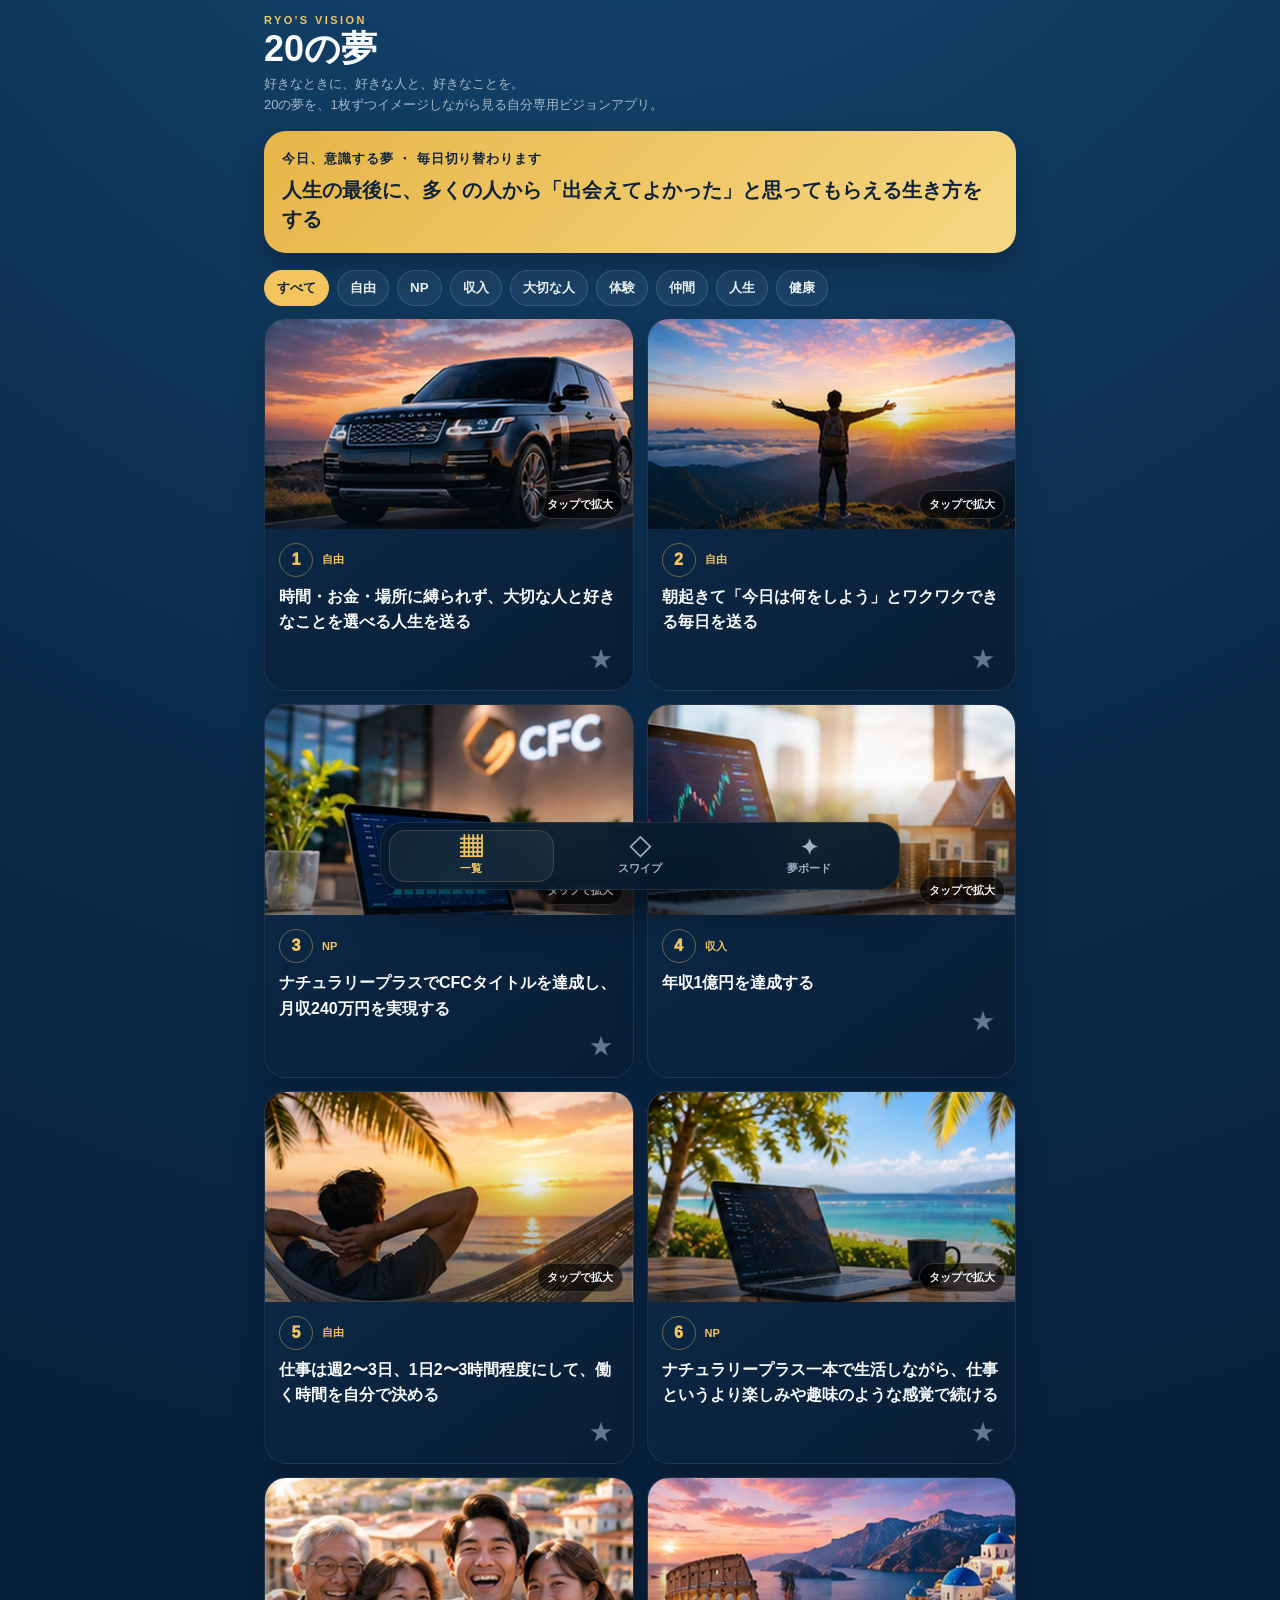
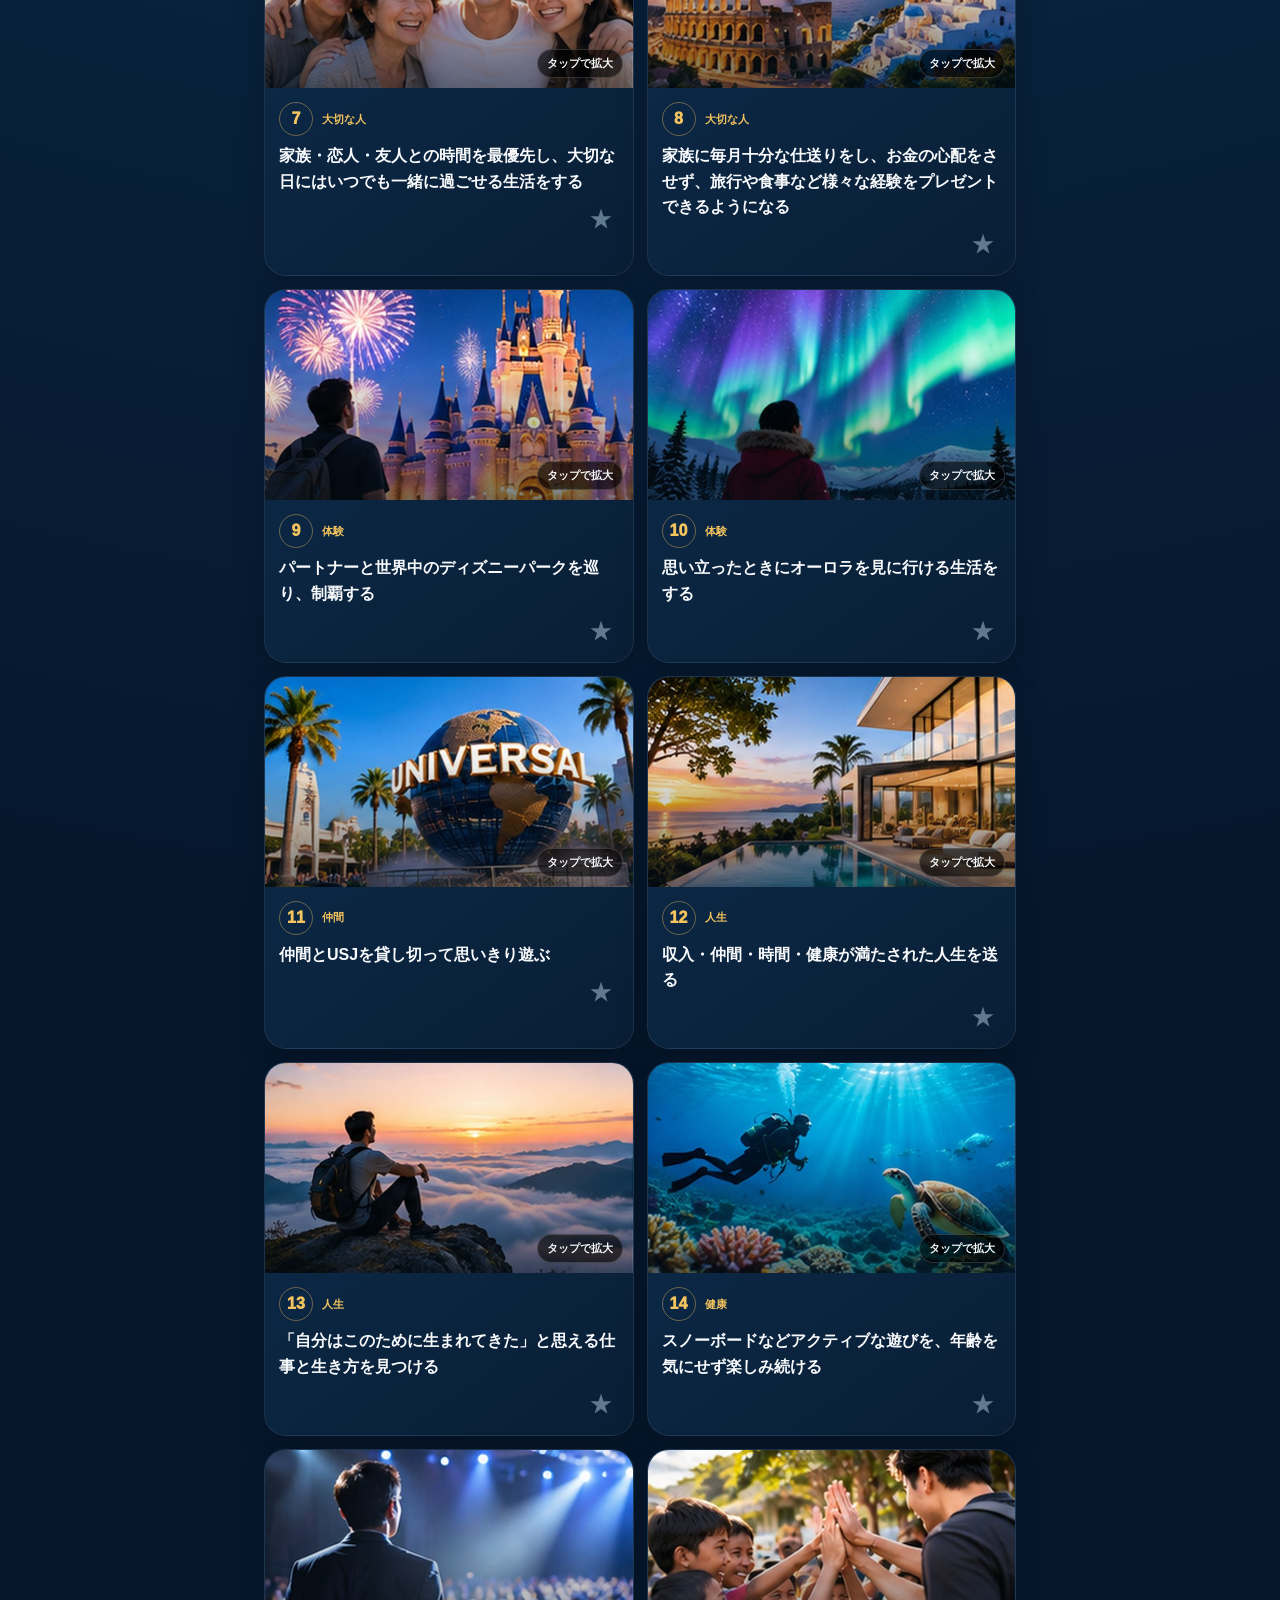
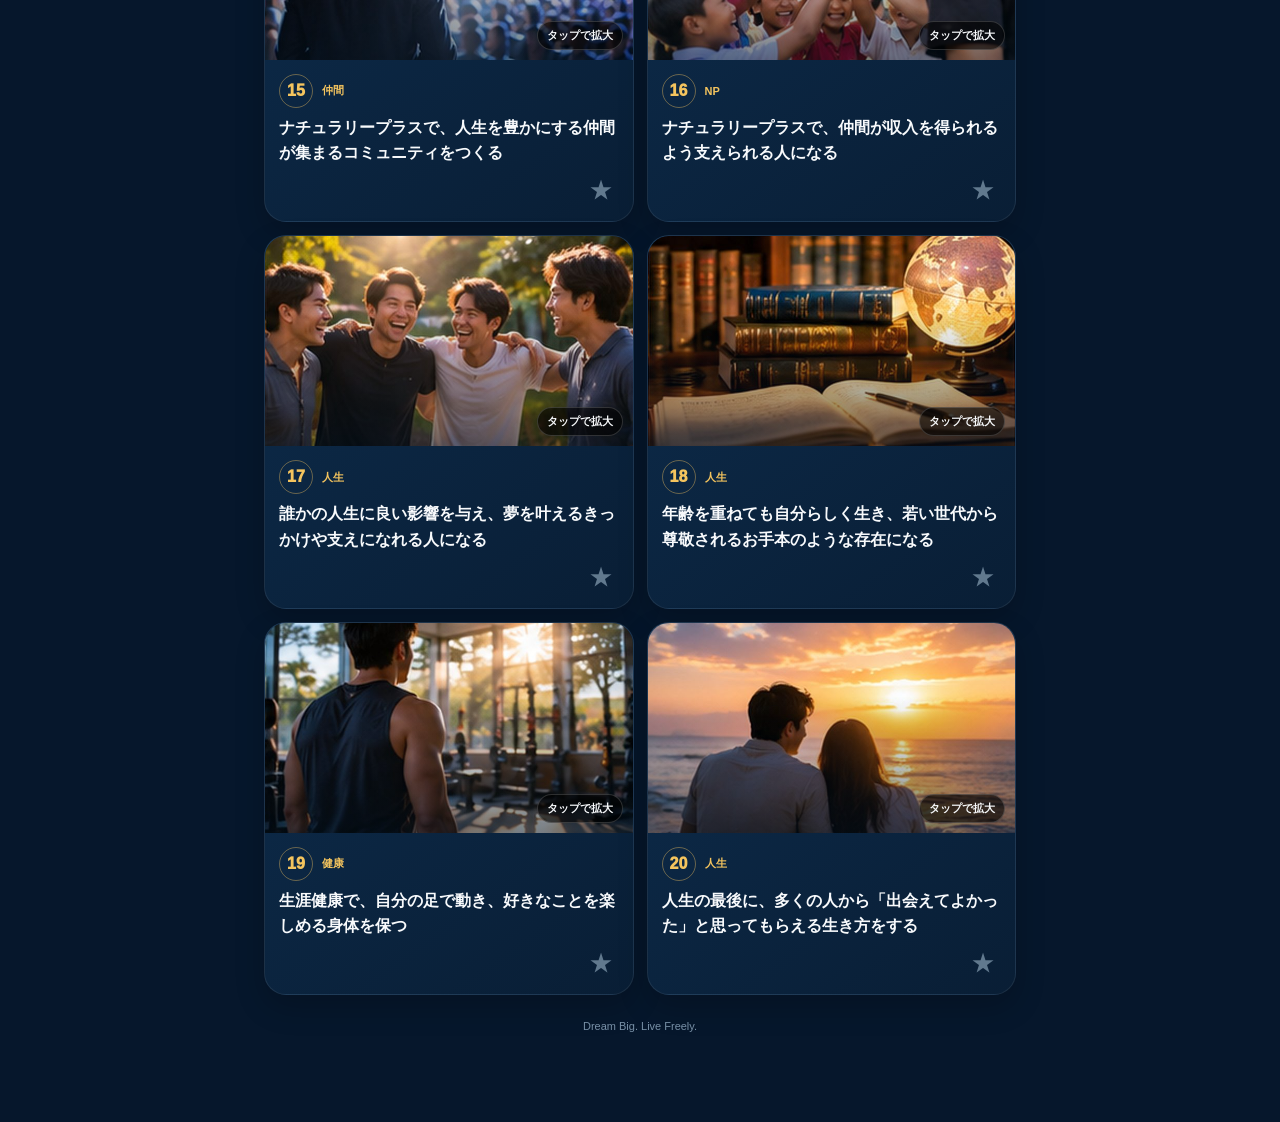
==== commit 331d851d: "Move navigation to app-style bottom bar" ====
--- a/index.html
+++ b/index.html
@@ -1,5 +1,5 @@
 <!doctype html><html lang="ja"><head><meta charset="utf-8"><meta name="viewport" content="width=device-width,initial-scale=1,viewport-fit=cover"><meta name="theme-color" content="#06172c"><meta name="apple-mobile-web-app-capable" content="yes"><meta name="apple-mobile-web-app-status-bar-style" content="black-translucent"><meta name="apple-mobile-web-app-title" content="RYO夢20"><title>RYO 20の夢</title><style>
-:root{--gold:#f4c45e;--text:#f8fafc;--muted:#a7b8ca;--card:#0b2744;--board:url('[data-uri]')}*{box-sizing:border-box;-webkit-tap-highlight-color:transparent}html,body{margin:0;min-height:100%;background:#06172c;color:var(--text);font-family:-apple-system,BlinkMacSystemFont,"Hiragino Sans","Yu Gothic",sans-serif}body{background:radial-gradient(circle at 50% -10%,#174d78 0,#0a2949 27%,#06172c 62%);min-height:100vh}.wrap{max-width:780px;margin:auto;padding:calc(env(safe-area-inset-top) + 14px) 14px calc(90px + env(safe-area-inset-bottom))}.kicker{font-size:11px;letter-spacing:.22em;color:var(--gold);font-weight:900}h1{font-size:36px;margin:4px 0 5px;line-height:1.05}.sub{font-size:13px;color:var(--muted);line-height:1.65;margin-bottom:15px}.tabs{display:grid;grid-template-columns:repeat(3,1fr);gap:6px;background:#ffffff0d;border:1px solid #ffffff14;border-radius:17px;padding:6px;position:sticky;top:8px;z-index:30;backdrop-filter:blur(18px);margin-bottom:15px}.tab{border:0;background:transparent;color:#dbe6ef;border-radius:12px;padding:11px 4px;font-weight:850;font-size:13px}.tab.active{background:linear-gradient(135deg,#e7b548,#f6d884);color:#10233a;box-shadow:0 3px 12px #0002}.view{display:none}.view.active{display:block}.today{margin:5px 0 16px;background:linear-gradient(135deg,#e7b548,#f6d884);color:#10233a;border-radius:22px;padding:18px;box-shadow:0 14px 30px #0004}.today small{font-weight:900;letter-spacing:.07em}.today p{font-size:20px;font-weight:900;line-height:1.48;margin:8px 0 0}.filters{display:flex;gap:8px;overflow:auto;padding:1px 0 12px;scrollbar-width:none}.filters::-webkit-scrollbar{display:none}.filter{border:1px solid #ffffff20;background:#ffffff0c;color:#e9f0f5;border-radius:999px;padding:8px 12px;white-space:nowrap;font-weight:750}.filter.active{background:var(--gold);color:#10233a;border-color:var(--gold)}.grid{display:grid;gap:13px}.card{border:1px solid #ffffff14;border-radius:22px;overflow:hidden;background:linear-gradient(145deg,#0d2c4c,#091e35);box-shadow:0 12px 30px #0003}.visual{height:188px;background-size:cover;background-position:center;background-repeat:no-repeat;position:relative;cursor:pointer}.visual::after{content:'タップで拡大';position:absolute;right:10px;bottom:10px;background:#0009;border:1px solid #ffffff2a;border-radius:999px;padding:6px 9px;font-size:11px;font-weight:850}.cardbody{padding:14px}.meta{display:flex;align-items:center;gap:9px;margin-bottom:7px}.num{width:34px;height:34px;border-radius:50%;display:grid;place-items:center;border:1px solid #f4c45f66;color:var(--gold);font-weight:950}.cat{font-size:11px;color:var(--gold);font-weight:900}.txt{font-size:16px;line-height:1.58;font-weight:750}.actions{display:flex;justify-content:flex-end;margin-top:8px}.star{border:0;background:transparent;color:#61798e;font-size:24px}.star.on{color:var(--gold)}.swipe-card{height:min(67vh,620px);min-height:520px;border:1px solid #ffffff18;border-radius:27px;overflow:hidden;position:relative;box-shadow:0 18px 42px #0005;background:#091d34;touch-action:pan-y;user-select:none}.swipe-photo{position:absolute;inset:0;background-repeat:no-repeat;background-size:cover;background-position:center;transform:scale(1.02);transition:background-image .2s ease}.swipe-shade{position:absolute;inset:0;background:linear-gradient(180deg,#00000005 15%,#00000018 40%,#06172cd9 68%,#06172c 100%)}.swipe-content{position:absolute;left:0;right:0;bottom:0;padding:23px 20px 22px}.swipe-head{display:flex;align-items:center;justify-content:space-between;margin-bottom:10px}.badge{display:flex;align-items:center;gap:9px}.swipe-num{width:40px;height:40px;border-radius:50%;background:var(--gold);color:#10233a;display:grid;place-items:center;font-weight:950}.swipe-cat{font-size:12px;color:#f7d783;font-weight:900}.counter{font-size:12px;color:#cbd9e5;font-weight:800}.swipe-title{font-size:23px;line-height:1.5;font-weight:950;text-shadow:0 2px 10px #0009}.nav{display:grid;grid-template-columns:48px 1fr 48px;gap:10px;align-items:center;margin-top:13px}.arrow{width:46px;height:46px;border-radius:50%;border:1px solid #ffffff20;background:#ffffff0e;color:white;font-size:25px}.dots{display:flex;justify-content:center;gap:4px;flex-wrap:wrap;max-width:240px;margin:auto}.dot{width:6px;height:6px;border-radius:50%;background:#63798e}.dot.active{width:20px;border-radius:8px;background:var(--gold)}.hint{text-align:center;color:#879db1;font-size:12px;margin-top:9px}.board{background:linear-gradient(145deg,#0d2c4c,#091e35);border:1px solid #ffffff14;border-radius:24px;padding:10px;box-shadow:0 14px 34px #0004}.board img{width:100%;display:block;border-radius:16px;cursor:pointer}.boardnote{color:var(--muted);font-size:13px;line-height:1.6;padding:10px 2px 2px}.modal{position:fixed;inset:0;display:none;align-items:center;justify-content:center;background:#000e;padding:14px;z-index:100}.modal.open{display:flex}.modalbox{position:relative;max-width:98vw;max-height:92vh;overflow:auto}.modal img{max-width:96vw;max-height:90vh;display:block;border-radius:14px}.close{position:fixed;top:calc(12px + env(safe-area-inset-top));right:12px;width:42px;height:42px;border:0;border-radius:50%;background:white;color:#111;font-size:24px;font-weight:900;z-index:110}.footer{text-align:center;color:#7890a6;font-size:11px;padding-top:25px}@media(min-width:650px){.grid{grid-template-columns:1fr 1fr}.visual{height:210px}}
-</style></head><body><div class="wrap"><div class="kicker">RYO'S VISION</div><h1>20の夢</h1><div class="sub">好きなときに、好きな人と、好きなことを。<br>20の夢を、1枚ずつイメージしながら見る自分専用ビジョンアプリ。</div><div class="tabs"><button class="tab active" data-v="list">一覧</button><button class="tab" data-v="swipe">スワイプ</button><button class="tab" data-v="board">夢ボード</button></div><section class="view active" id="list"><div class="today"><small>今日、意識する夢</small><p id="today"></p></div><div class="filters" id="filters"></div><div class="grid" id="grid"></div></section><section class="view" id="swipe"><div class="swipe-card" id="swipeCard"><div class="swipe-photo" id="swipePhoto"></div><div class="swipe-shade"></div><div class="swipe-content"><div class="swipe-head"><div class="badge"><div class="swipe-num" id="snum"></div><div class="swipe-cat" id="scat"></div></div><div class="counter" id="count"></div></div><div class="swipe-title" id="stitle"></div></div></div><div class="nav"><button class="arrow" id="prev">‹</button><div class="dots" id="dots"></div><button class="arrow" id="next">›</button></div><div class="hint">左右にスワイプして夢をめくる</div></section><section class="view" id="board"><div class="board"><img src="[data-uri]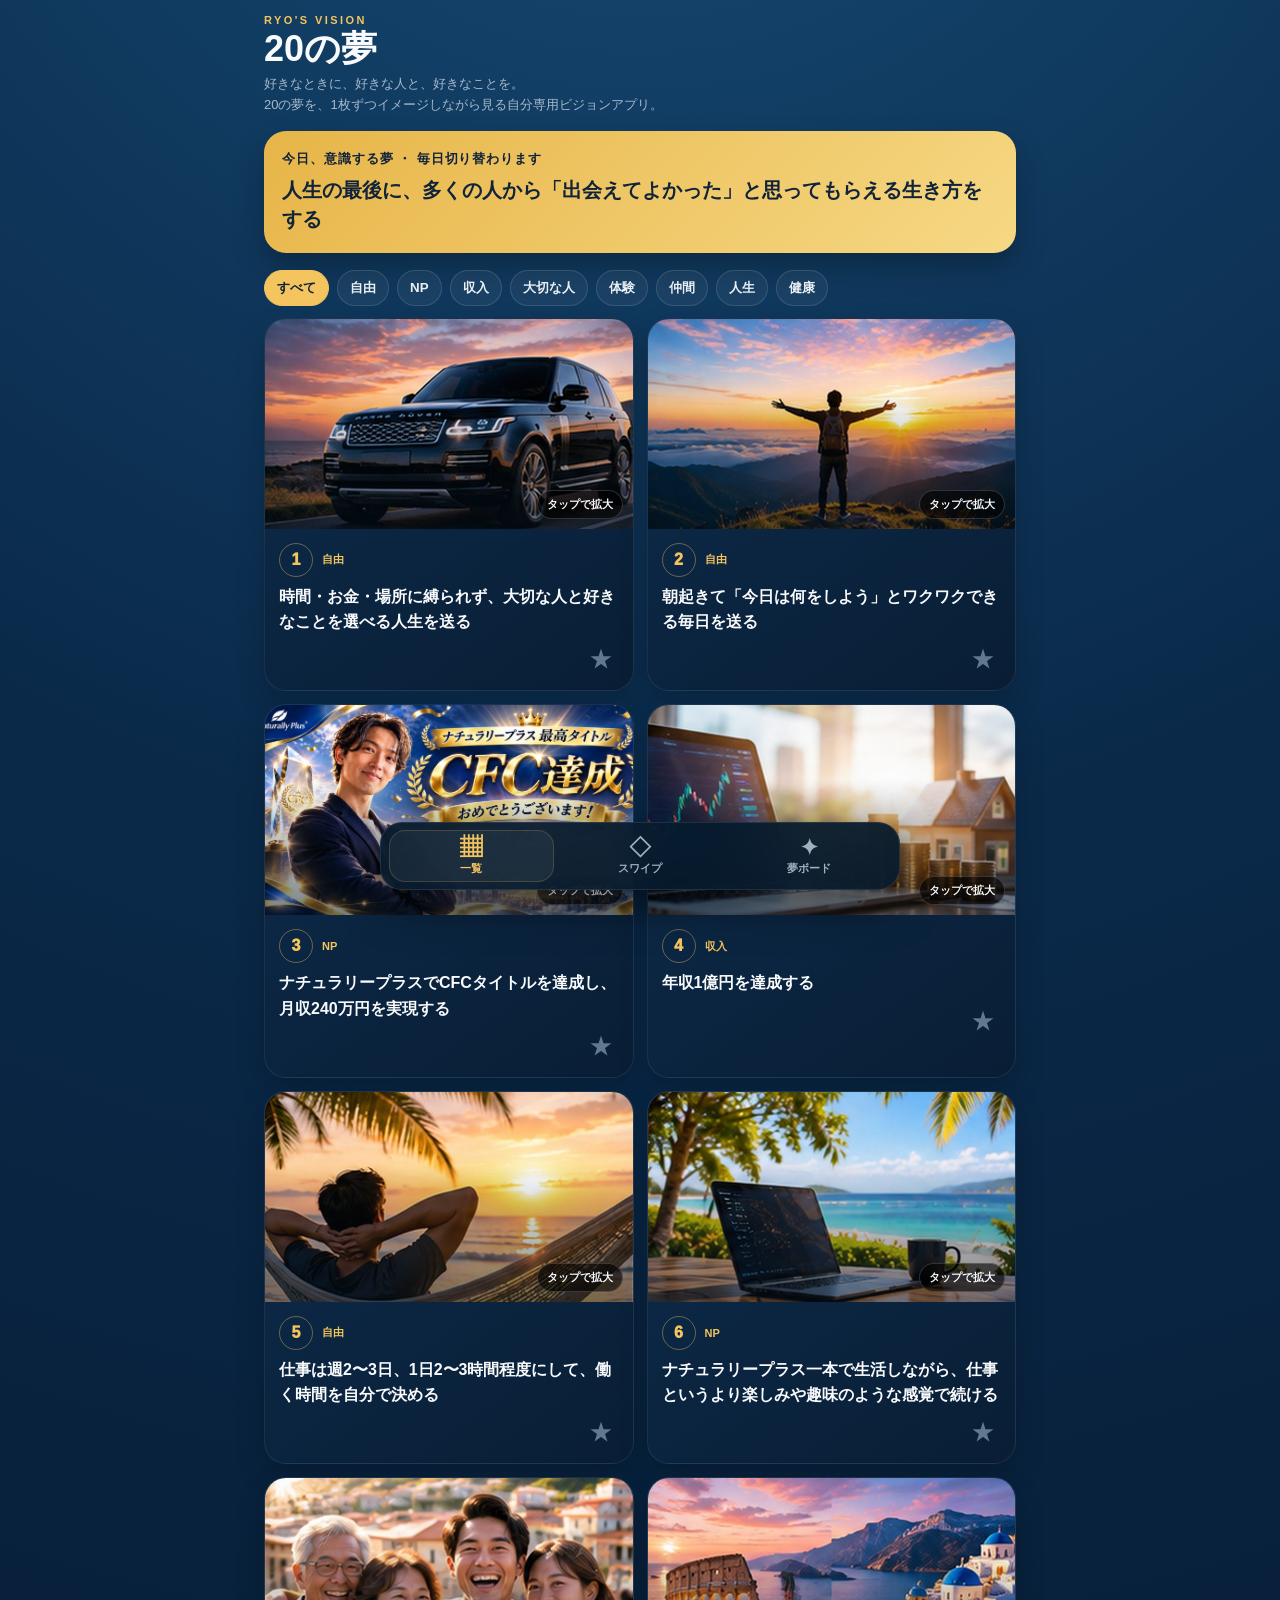
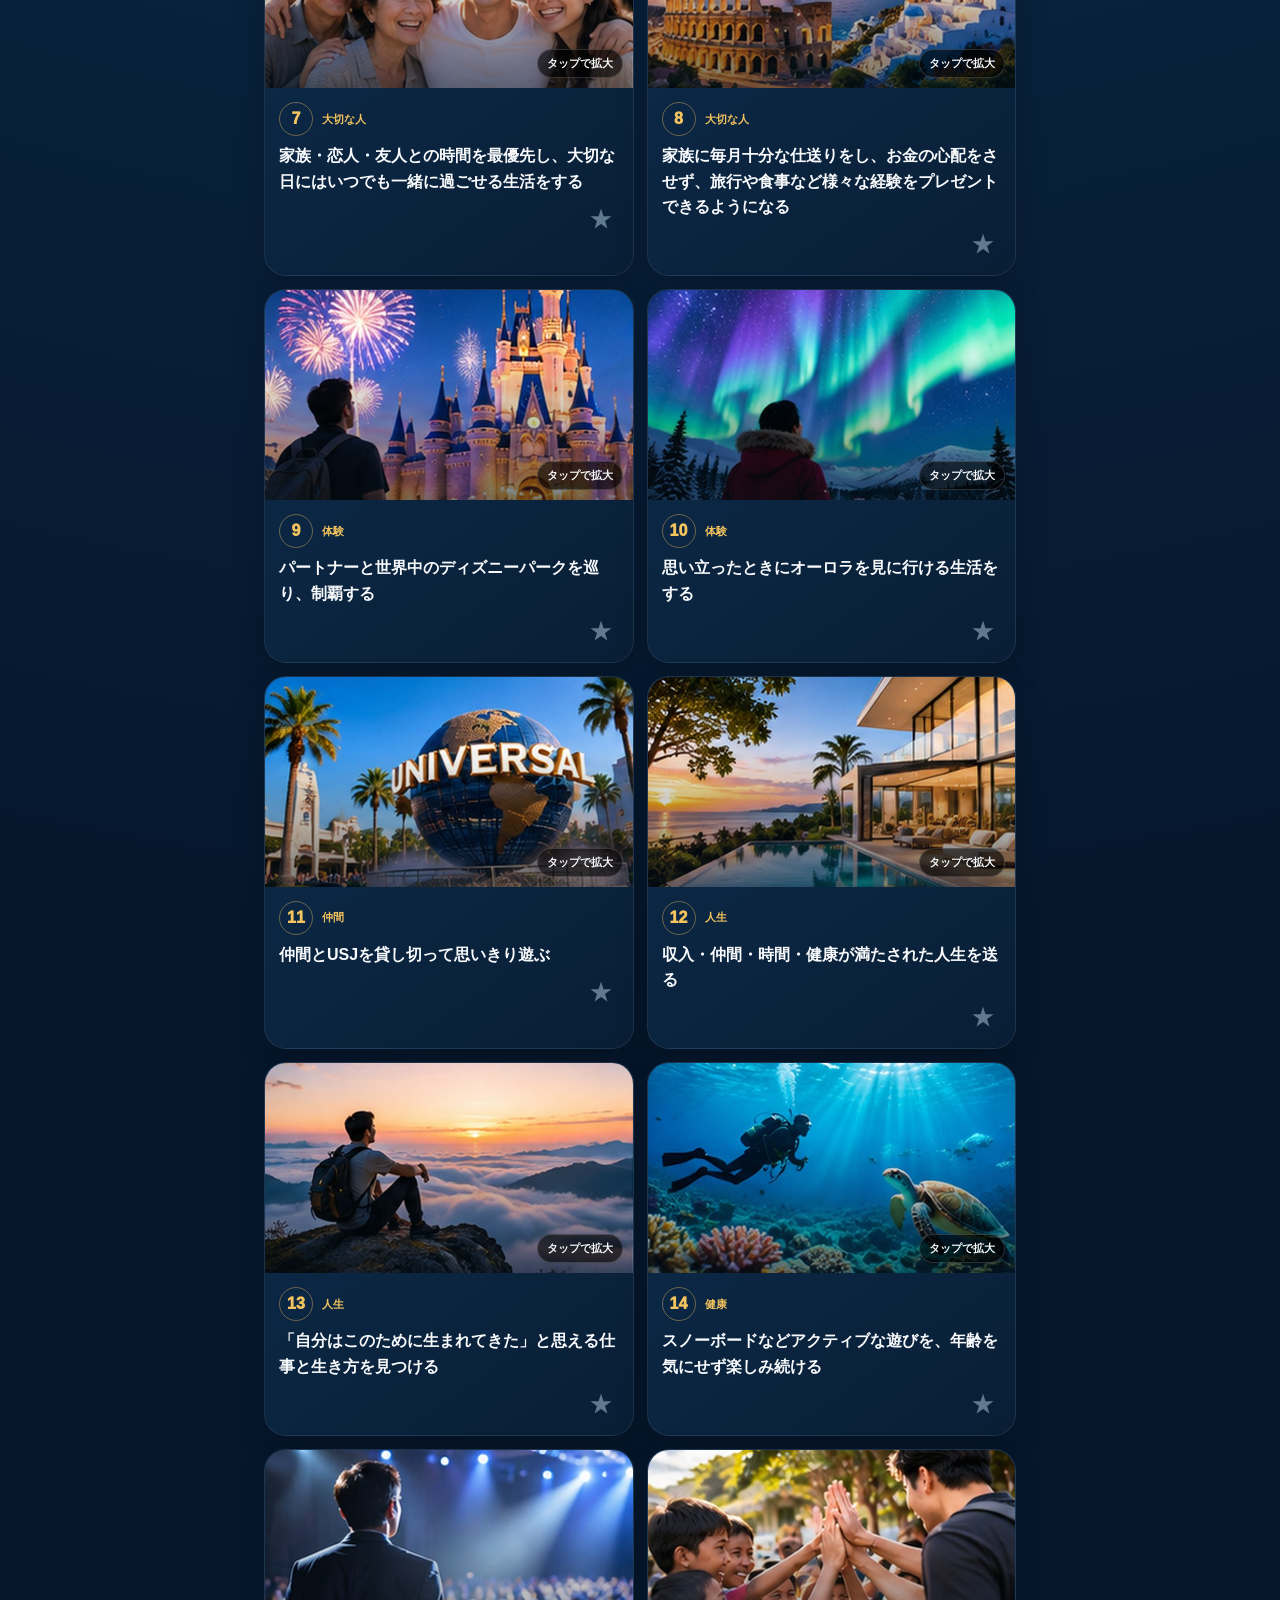
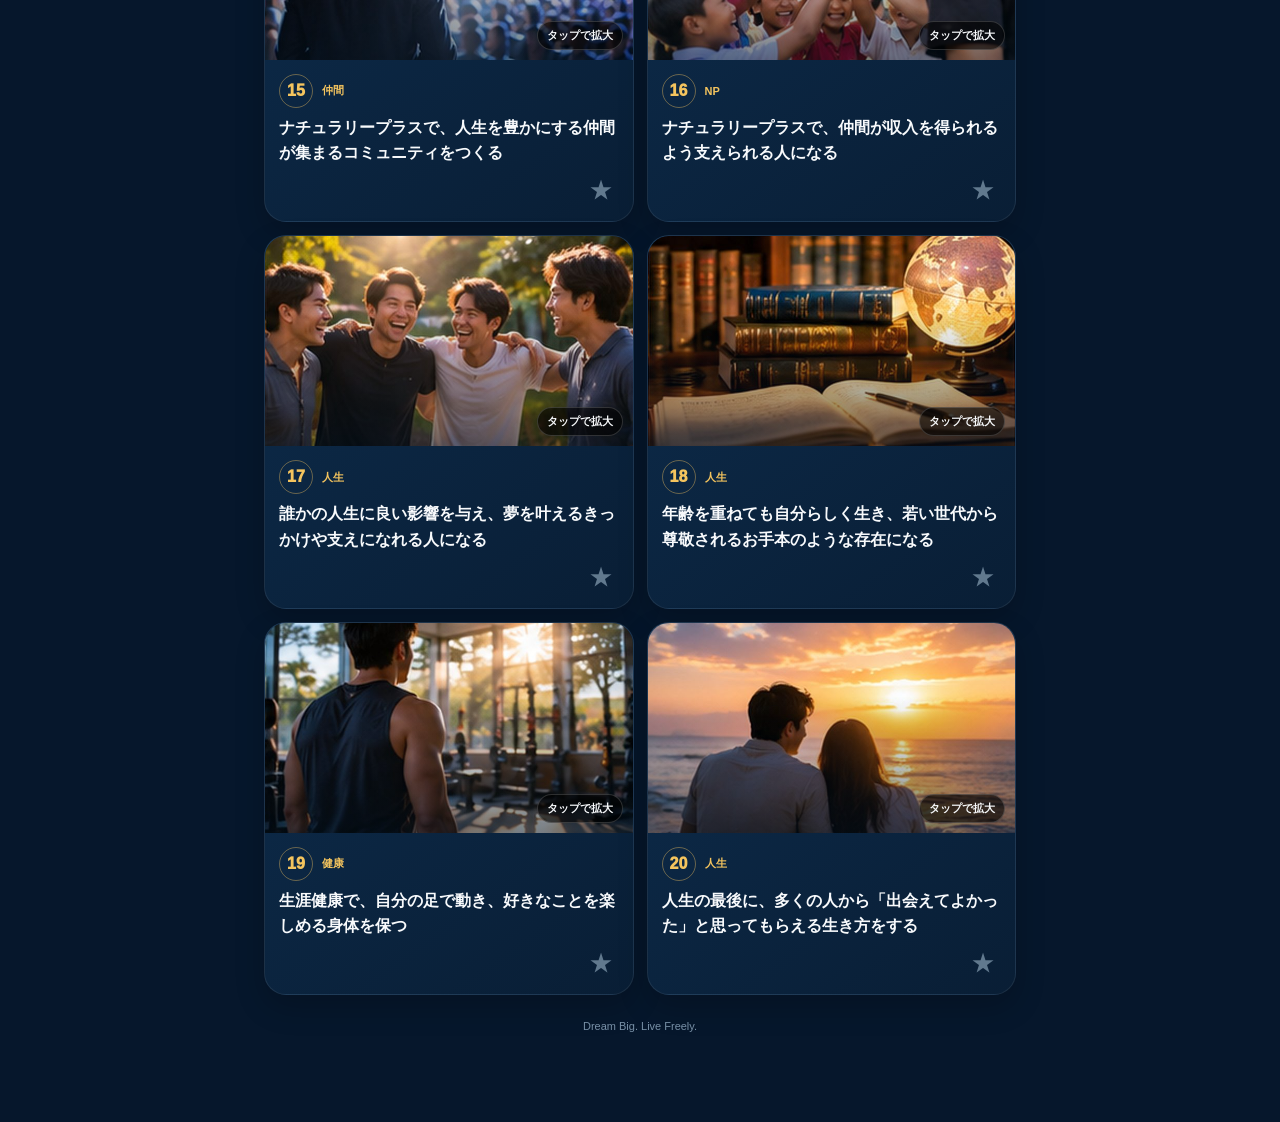
==== commit db83b196: "Replace dream 3 CFC image" ====
--- a/index.html
+++ b/index.html
@@ -1,5 +1,5 @@
 <!doctype html><html lang="ja"><head><meta charset="utf-8"><meta name="viewport" content="width=device-width,initial-scale=1,viewport-fit=cover"><meta name="theme-color" content="#06172c"><meta name="apple-mobile-web-app-capable" content="yes"><meta name="apple-mobile-web-app-status-bar-style" content="black-translucent"><meta name="apple-mobile-web-app-title" content="RYO夢20"><title>RYO 20の夢</title><style>
 :root{--gold:#f4c45e;--text:#f8fafc;--muted:#a7b8ca;--card:#0b2744;--board:url('[data-uri]')}*{box-sizing:border-box;-webkit-tap-highlight-color:transparent}html,body{margin:0;min-height:100%;background:#06172c;color:var(--text);font-family:-apple-system,BlinkMacSystemFont,"Hiragino Sans","Yu Gothic",sans-serif}body{background:radial-gradient(circle at 50% -10%,#174d78 0,#0a2949 27%,#06172c 62%);min-height:100vh}.wrap{max-width:780px;margin:auto;padding:calc(env(safe-area-inset-top) + 14px) 14px calc(90px + env(safe-area-inset-bottom))}.kicker{font-size:11px;letter-spacing:.22em;color:var(--gold);font-weight:900}h1{font-size:36px;margin:4px 0 5px;line-height:1.05}.sub{font-size:13px;color:var(--muted);line-height:1.65;margin-bottom:15px}.tabs{display:grid;grid-template-columns:repeat(3,1fr);gap:4px;background:#071a2ded;border:1px solid #ffffff18;border-radius:22px;padding:7px 8px;position:fixed;left:50%;transform:translateX(-50%);bottom:calc(10px + env(safe-area-inset-bottom));z-index:80;backdrop-filter:blur(20px);-webkit-backdrop-filter:blur(20px);width:calc(100% - 24px);max-width:520px;box-shadow:0 16px 40px #0008}.tab{border:0;background:transparent;color:#9fb1c1;border-radius:16px;padding:7px 4px 6px;font-weight:850;font-size:11px;display:flex;flex-direction:column;align-items:center;justify-content:center;gap:2px;min-height:52px}.tabicon{font-size:22px;line-height:1;font-weight:600}.tab.active{background:#ffffff0d;color:var(--gold);box-shadow:inset 0 0 0 1px #f4c45f30}.tab.active .tabicon{transform:translateY(-1px)}.view{display:none}.view.active{display:block}.today{margin:5px 0 16px;background:linear-gradient(135deg,#e7b548,#f6d884);color:#10233a;border-radius:22px;padding:18px;box-shadow:0 14px 30px #0004}.today small{font-weight:900;letter-spacing:.07em}.today p{font-size:20px;font-weight:900;line-height:1.48;margin:8px 0 0}.filters{display:flex;gap:8px;overflow:auto;padding:1px 0 12px;scrollbar-width:none}.filters::-webkit-scrollbar{display:none}.filter{border:1px solid #ffffff20;background:#ffffff0c;color:#e9f0f5;border-radius:999px;padding:8px 12px;white-space:nowrap;font-weight:750}.filter.active{background:var(--gold);color:#10233a;border-color:var(--gold)}.grid{display:grid;gap:13px}.card{border:1px solid #ffffff14;border-radius:22px;overflow:hidden;background:linear-gradient(145deg,#0d2c4c,#091e35);box-shadow:0 12px 30px #0003}.visual{height:188px;background-size:cover;background-position:center;background-repeat:no-repeat;position:relative;cursor:pointer}.visual::after{content:'タップで拡大';position:absolute;right:10px;bottom:10px;background:#0009;border:1px solid #ffffff2a;border-radius:999px;padding:6px 9px;font-size:11px;font-weight:850}.cardbody{padding:14px}.meta{display:flex;align-items:center;gap:9px;margin-bottom:7px}.num{width:34px;height:34px;border-radius:50%;display:grid;place-items:center;border:1px solid #f4c45f66;color:var(--gold);font-weight:950}.cat{font-size:11px;color:var(--gold);font-weight:900}.txt{font-size:16px;line-height:1.58;font-weight:750}.actions{display:flex;justify-content:flex-end;margin-top:8px}.star{border:0;background:transparent;color:#61798e;font-size:24px}.star.on{color:var(--gold)}.swipe-card{height:min(67vh,620px);min-height:520px;border:1px solid #ffffff18;border-radius:27px;overflow:hidden;position:relative;box-shadow:0 18px 42px #0005;background:#091d34;touch-action:pan-y;user-select:none}.swipe-photo{position:absolute;inset:0;background-repeat:no-repeat;background-size:cover;background-position:center;transform:scale(1.02);transition:background-image .2s ease}.swipe-shade{position:absolute;inset:0;background:linear-gradient(180deg,#00000005 15%,#00000018 40%,#06172cd9 68%,#06172c 100%)}.swipe-content{position:absolute;left:0;right:0;bottom:0;padding:23px 20px 22px}.swipe-head{display:flex;align-items:center;justify-content:space-between;margin-bottom:10px}.badge{display:flex;align-items:center;gap:9px}.swipe-num{width:40px;height:40px;border-radius:50%;background:var(--gold);color:#10233a;display:grid;place-items:center;font-weight:950}.swipe-cat{font-size:12px;color:#f7d783;font-weight:900}.counter{font-size:12px;color:#cbd9e5;font-weight:800}.swipe-title{font-size:23px;line-height:1.5;font-weight:950;text-shadow:0 2px 10px #0009}.nav{display:grid;grid-template-columns:48px 1fr 48px;gap:10px;align-items:center;margin-top:13px}.arrow{width:46px;height:46px;border-radius:50%;border:1px solid #ffffff20;background:#ffffff0e;color:white;font-size:25px}.dots{display:flex;justify-content:center;gap:4px;flex-wrap:wrap;max-width:240px;margin:auto}.dot{width:6px;height:6px;border-radius:50%;background:#63798e}.dot.active{width:20px;border-radius:8px;background:var(--gold)}.hint{text-align:center;color:#879db1;font-size:12px;margin-top:9px}.board{background:linear-gradient(145deg,#0d2c4c,#091e35);border:1px solid #ffffff14;border-radius:24px;padding:10px;box-shadow:0 14px 34px #0004}.board img{width:100%;display:block;border-radius:16px;cursor:pointer}.boardnote{color:var(--muted);font-size:13px;line-height:1.6;padding:10px 2px 2px}.modal{position:fixed;inset:0;display:none;align-items:center;justify-content:center;background:#000e;padding:14px;z-index:100}.modal.open{display:flex}.modalbox{position:relative;max-width:98vw;max-height:92vh;overflow:auto}.modal img{max-width:96vw;max-height:90vh;display:block;border-radius:14px}.close{position:fixed;top:calc(12px + env(safe-area-inset-top));right:12px;width:42px;height:42px;border:0;border-radius:50%;background:white;color:#111;font-size:24px;font-weight:900;z-index:110}.footer{text-align:center;color:#7890a6;font-size:11px;padding-top:25px}@media(min-width:650px){.grid{grid-template-columns:1fr 1fr}.visual{height:210px}}
 </style></head><body><div class="wrap"><div class="kicker">RYO'S VISION</div><h1>20の夢</h1><div class="sub">好きなときに、好きな人と、好きなことを。<br>20の夢を、1枚ずつイメージしながら見る自分専用ビジョンアプリ。</div><div class="tabs" aria-label="表示切り替え"><button class="tab active" data-v="list"><span class="tabicon">▦</span><span>一覧</span></button><button class="tab" data-v="swipe"><span class="tabicon">◇</span><span>スワイプ</span></button><button class="tab" data-v="board"><span class="tabicon">✦</span><span>夢ボード</span></button></div><section class="view active" id="list"><div class="today"><small>今日、意識する夢 ・ 毎日切り替わります</small><p id="today"></p></div><div class="filters" id="filters"></div><div class="grid" id="grid"></div></section><section class="view" id="swipe"><div class="swipe-card" id="swipeCard"><div class="swipe-photo" id="swipePhoto"></div><div class="swipe-shade"></div><div class="swipe-content"><div class="swipe-head"><div class="badge"><div class="swipe-num" id="snum"></div><div class="swipe-cat" id="scat"></div></div><div class="counter" id="count"></div></div><div class="swipe-title" id="stitle"></div></div></div><div class="nav"><button class="arrow" id="prev">‹</button><div class="dots" id="dots"></div><button class="arrow" id="next">›</button></div><div class="hint">左右にスワイプして夢をめくる</div></section><section class="view" id="board"><div class="board"><img src="[data-uri]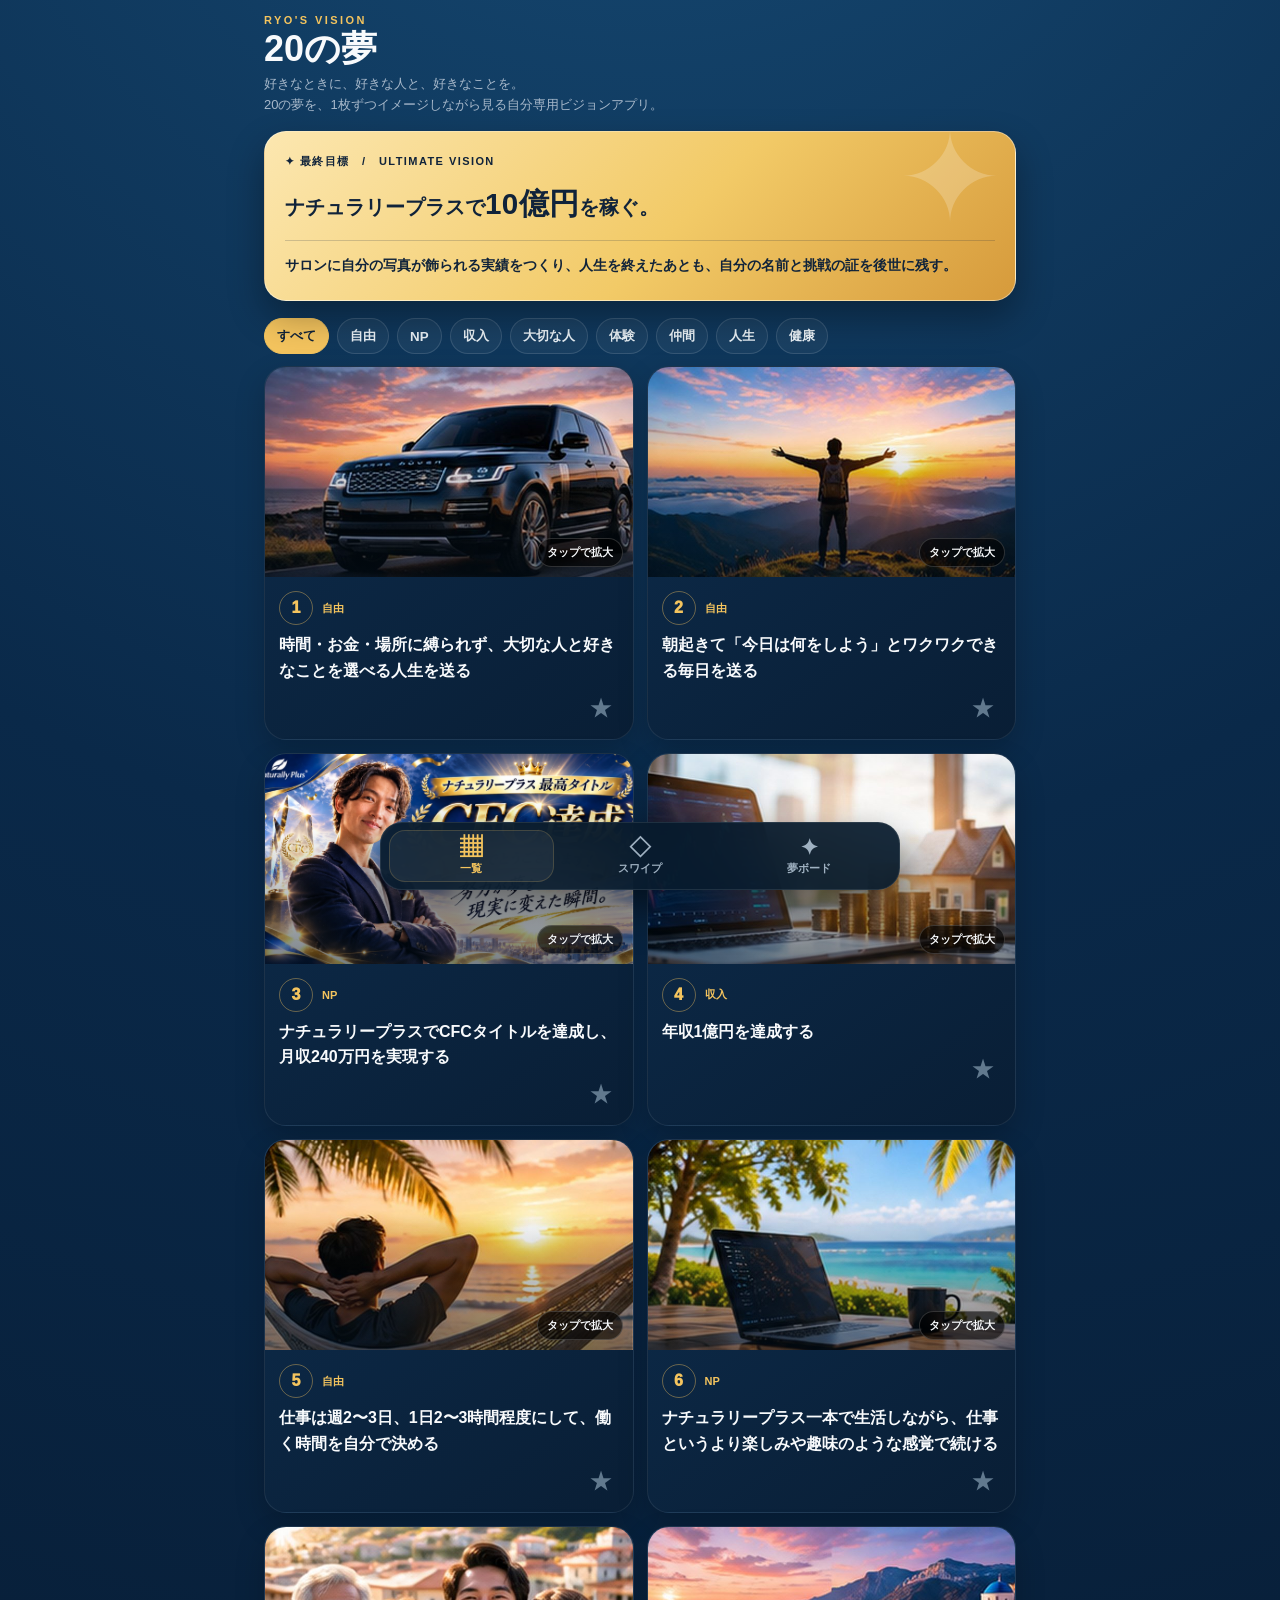
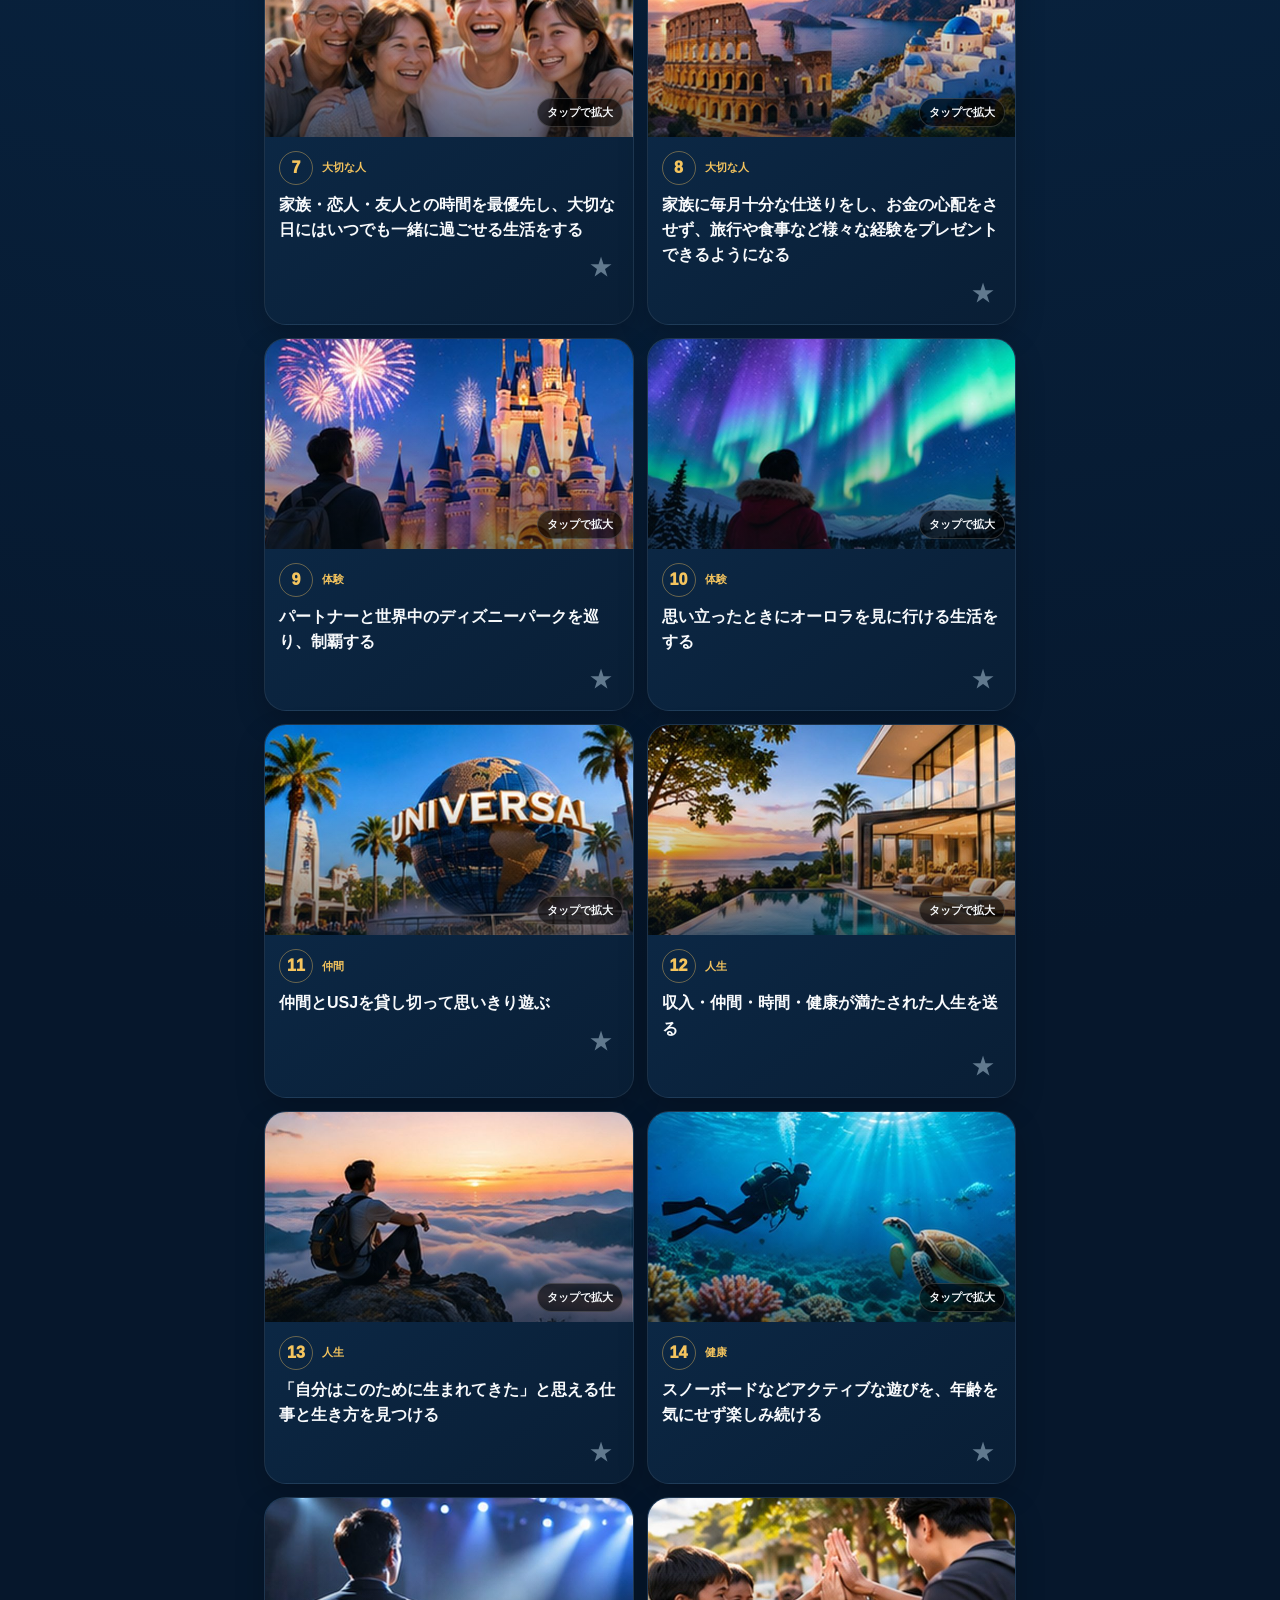
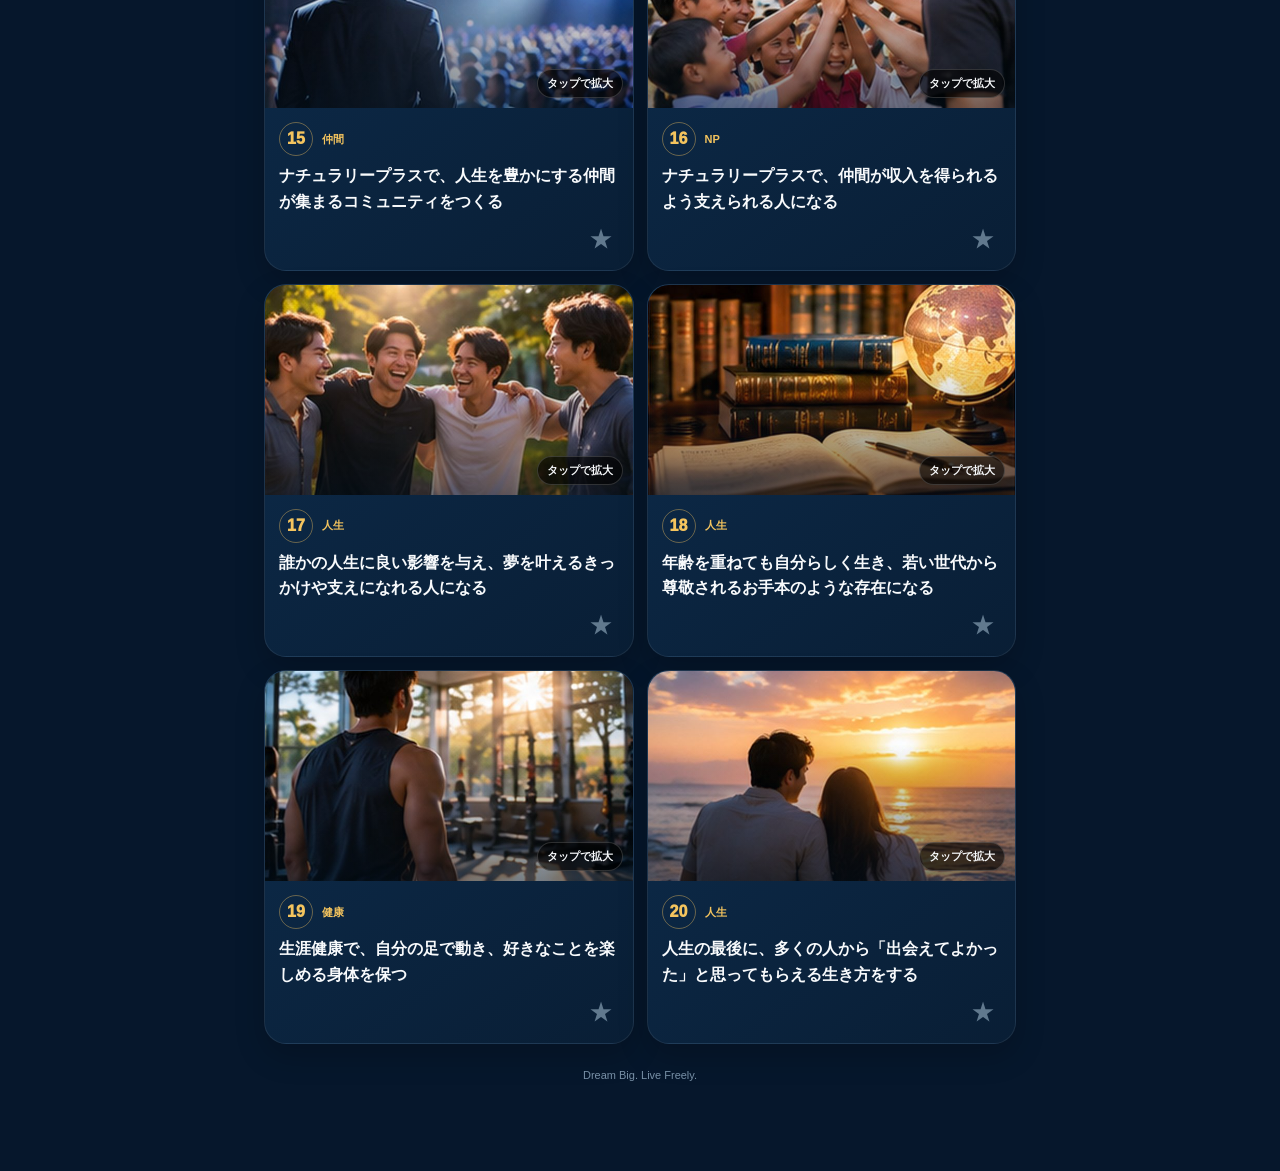
==== commit 2e3c2585: "Replace rotating daily dream with permanent ultimate vision" ====
--- a/index.html
+++ b/index.html
@@ -1,5 +1,5 @@
 <!doctype html><html lang="ja"><head><meta charset="utf-8"><meta name="viewport" content="width=device-width,initial-scale=1,viewport-fit=cover"><meta name="theme-color" content="#06172c"><meta name="apple-mobile-web-app-capable" content="yes"><meta name="apple-mobile-web-app-status-bar-style" content="black-translucent"><meta name="apple-mobile-web-app-title" content="RYO夢20"><title>RYO 20の夢</title><style>
-:root{--gold:#f4c45e;--text:#f8fafc;--muted:#a7b8ca;--card:#0b2744;--board:url('[data-uri]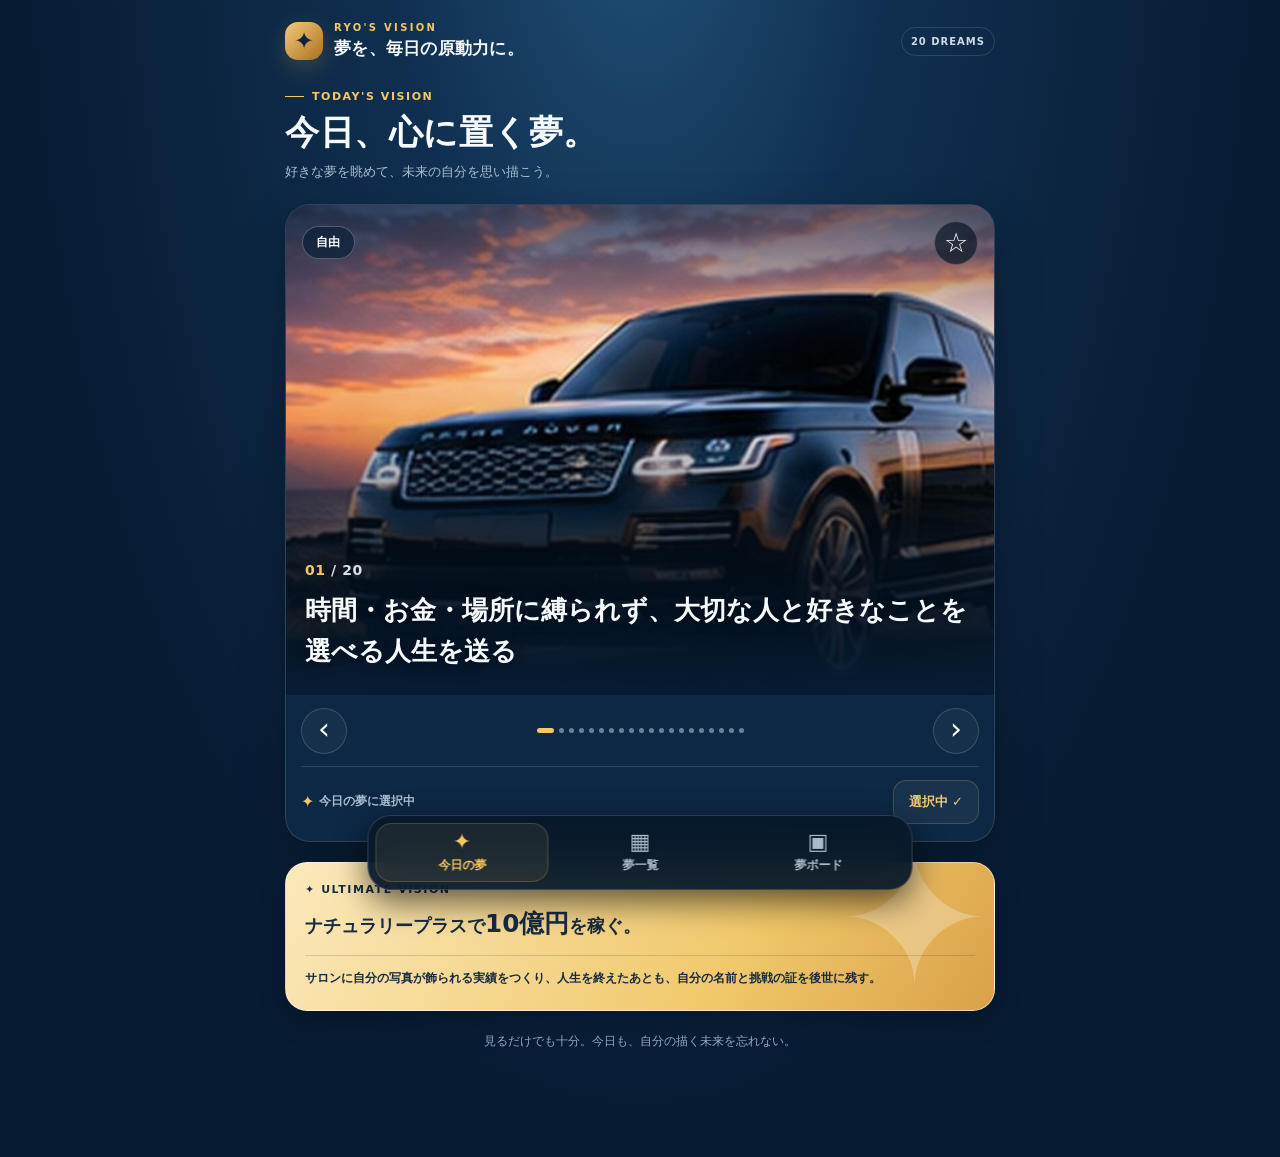
